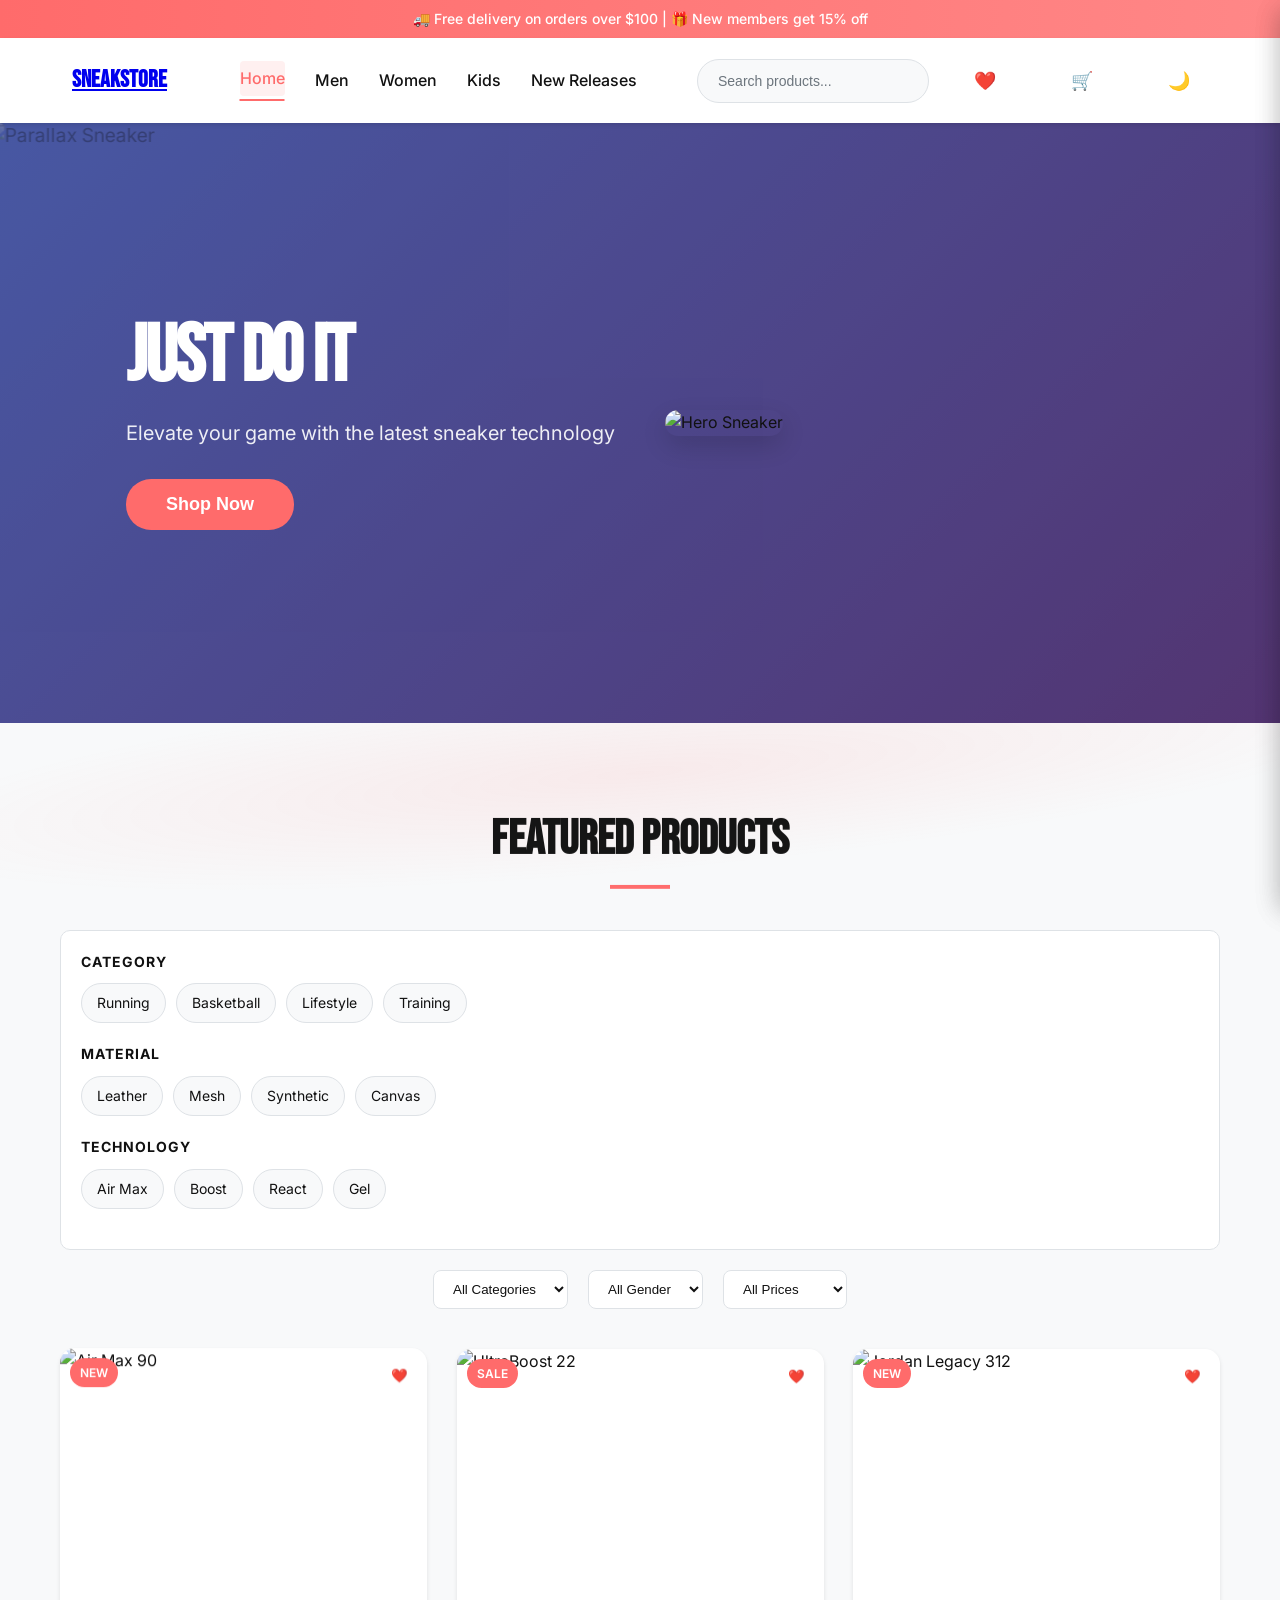
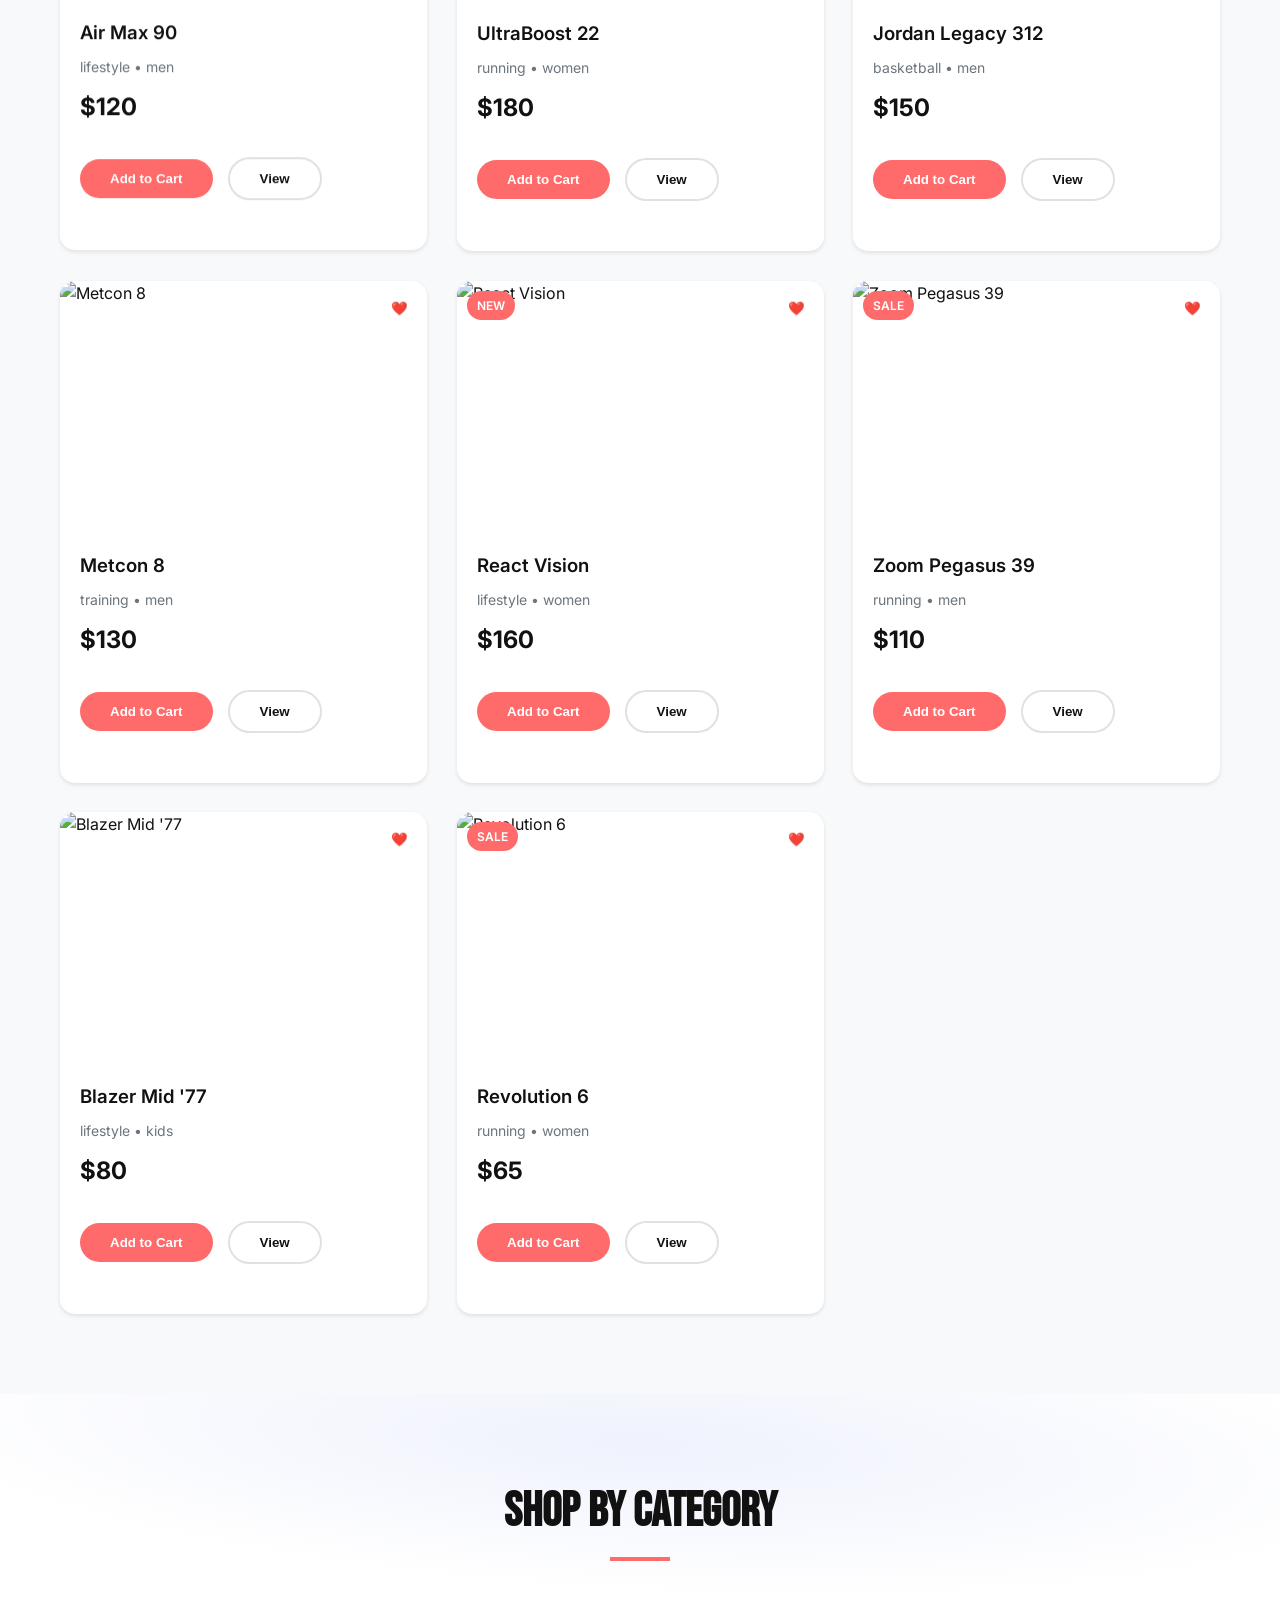
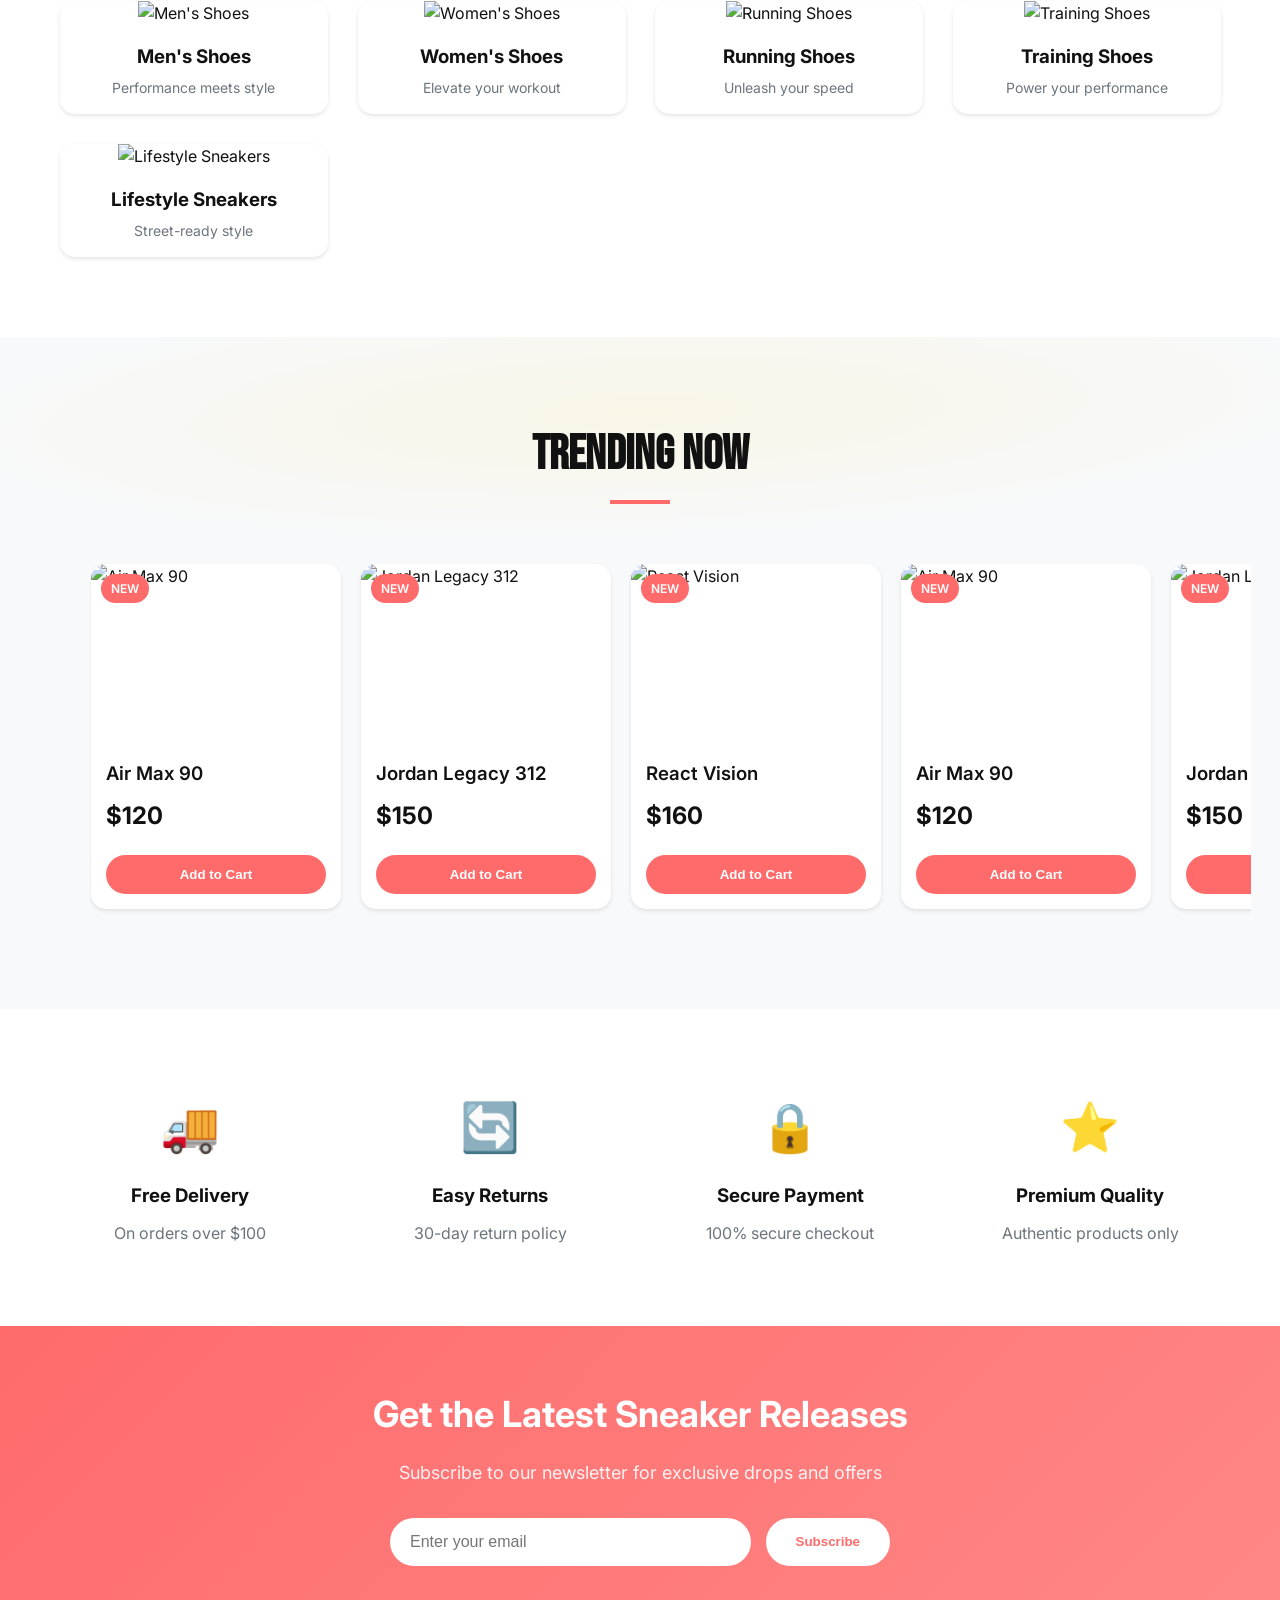
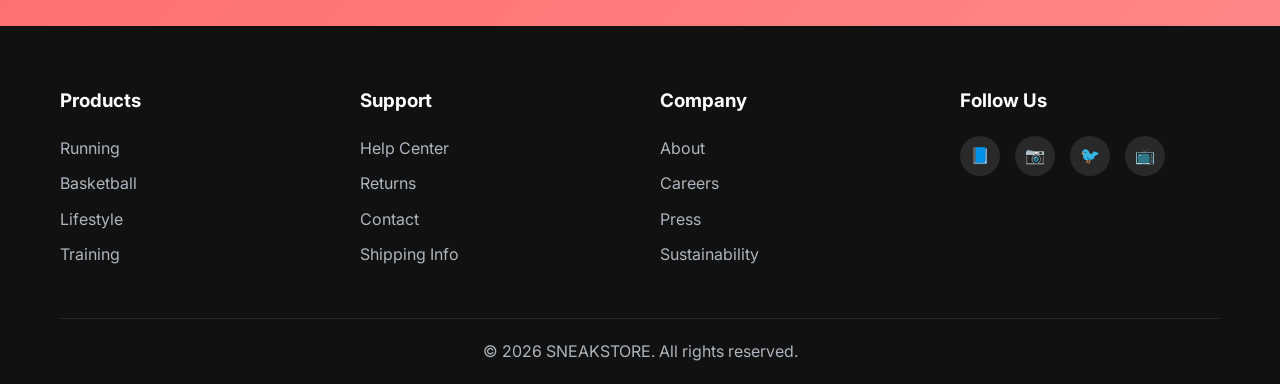
==== index.html @ 9083c1dc "Add files via upload" ====
<!DOCTYPE html>
<html lang="en">
<head>
    <meta charset="UTF-8">
    <meta name="viewport" content="width=device-width, initial-scale=1.0">
    <title>SNEAKSTORE - Premium Sneakers & Sportswear</title>
    <link rel="stylesheet" href="styles.css">
    <link rel="preconnect" href="https://fonts.googleapis.com">
    <link rel="preconnect" href="https://fonts.gstatic.com" crossorigin>
    <link href="https://fonts.googleapis.com/css2?family=Bebas+Neue&family=Inter:wght@300;400;500;600;700;800&display=swap" rel="stylesheet">
</head>
<body>
    <!-- Announcement Bar -->
    <div class="announcement-bar">
        <div class="container">
            <p>🚚 Free delivery on orders over $100 | 🎁 New members get 15% off</p>
        </div>
    </div>

    <!-- Navigation Bar -->
    <nav class="navbar">
        <div class="container">
            <div class="nav-container">
                <div class="nav-left">
                    <div class="logo">
                        <a href="#home">SNEAKSTORE</a>
                    </div>
                </div>
                <div class="nav-center">
                    <div class="nav-links">
                        <a href="#home" class="active">Home</a>
                        <a href="men.html">Men</a>
                        <a href="women.html">Women</a>
                        <a href="kids.html">Kids</a>
                        <a href="new-releases.html">New Releases</a>
                    </div>
                    <button class="mobile-menu-toggle" onclick="toggleMobileMenu()">☰</button>
                </div>
                <div class="nav-right">
                    <div class="search-container">
                        <input type="text" class="search-input" id="searchInput" placeholder="Search products...">
                    </div>
                    <button class="btn btn-icon" id="wishlistBtn" onclick="toggleWishlist()">
                        ❤️ <span class="badge" id="wishlistBadge">0</span>
                    </button>
                    <button class="btn btn-icon" id="cartBtn" onclick="toggleCart()">
                        🛒 <span class="badge" id="cartBadge">0</span>
                    </button>
                    <button class="btn btn-icon" id="themeToggle" onclick="toggleTheme()">
                        🌙
                    </button>
                </div>
            </div>
        </div>
    </nav>

    <!-- Hero Section -->
    <section class="hero" id="home">
        <!-- Parallax Background -->
        <div class="parallax-hero" id="parallaxHero">
            <img src="https://images.unsplash.com/photo-1542291026-7eec264c27ff?w=1920&h=1080&fit=crop" alt="Parallax Sneaker">
        </div>
        
        <div class="container">
            <div class="hero-content">
                <div class="hero-text">
                    <h2 class="hero-title">JUST DO IT</h2>
                    <p class="hero-subtitle">Elevate your game with the latest sneaker technology</p>
                    <button class="btn btn-primary btn-large" onclick="scrollToProducts()">Shop Now</button>
                </div>
                <div class="hero-image" id="heroImage">
                    <img src="https://images.unsplash.com/photo-1542291026-7eec264c27ff?w=800&h=600&fit=crop" alt="Hero Sneaker">
                </div>
            </div>
        </div>
    </section>

    <!-- Featured Products -->
    <section class="featured-products" id="featured">
        <div class="container">
            <h2 class="section-title">Featured Products</h2>
            
            <!-- Advanced Filters -->
            <div class="advanced-filters">
                <div class="filter-group">
                    <h4>Category</h4>
                    <div class="filter-options">
                        <div class="filter-chip" data-filter="running">Running</div>
                        <div class="filter-chip" data-filter="basketball">Basketball</div>
                        <div class="filter-chip" data-filter="lifestyle">Lifestyle</div>
                        <div class="filter-chip" data-filter="training">Training</div>
                    </div>
                </div>
                <div class="filter-group">
                    <h4>Material</h4>
                    <div class="filter-options">
                        <div class="filter-chip" data-filter="leather">Leather</div>
                        <div class="filter-chip" data-filter="mesh">Mesh</div>
                        <div class="filter-chip" data-filter="synthetic">Synthetic</div>
                        <div class="filter-chip" data-filter="canvas">Canvas</div>
                    </div>
                </div>
                <div class="filter-group">
                    <h4>Technology</h4>
                    <div class="filter-options">
                        <div class="filter-chip" data-filter="air-max">Air Max</div>
                        <div class="filter-chip" data-filter="boost">Boost</div>
                        <div class="filter-chip" data-filter="react">React</div>
                        <div class="filter-chip" data-filter="gel">Gel</div>
                    </div>
                </div>
            </div>
            
            <div class="filter-bar">
                <select id="categoryFilter" class="filter-select">
                    <option value="all">All Categories</option>
                    <option value="running">Running</option>
                    <option value="basketball">Basketball</option>
                    <option value="lifestyle">Lifestyle</option>
                    <option value="training">Training</option>
                </select>
                <select id="genderFilter" class="filter-select">
                    <option value="all">All Gender</option>
                    <option value="men">Men</option>
                    <option value="women">Women</option>
                    <option value="kids">Kids</option>
                </select>
                <select id="priceFilter" class="filter-select">
                    <option value="all">All Prices</option>
                    <option value="0-100">Under $100</option>
                    <option value="100-200">$100 - $200</option>
                    <option value="200-300">$200 - $300</option>
                    <option value="300+">Over $300</option>
                </select>
            </div>
            <div class="products-grid" id="productsGrid">
                <!-- Products will be dynamically loaded here -->
            </div>
        </div>
    </section>

    <!-- Recently Viewed -->
    <section class="recently-viewed" id="recentlyViewed" style="display: none;">
        <div class="container">
            <h2 class="section-title">Recently Viewed</h2>
            <div class="recently-viewed-grid" id="recentlyViewedGrid">
                <!-- Recently viewed products will be dynamically loaded here -->
            </div>
        </div>
    </section>

    <!-- Product Categories -->
    <section class="categories">
        <div class="container">
            <h2 class="section-title">Shop by Category</h2>
            <div class="categories-grid">
                <div class="category-card" data-category="men">
                    <img src= https://images.unsplash.com/photo-1460353581641-37baddab0fa2?w=400&h=300&fit=crop" alt="Men's Shoes">
                    <h3>Men's Shoes</h3>
                    <p>Performance meets style</p>
                </div>
                <div class="category-card" data-category="women">
                    <img src="https://images.unsplash.com/photo-1549298916-b41d501d3772?w=400&h=300&fit=crop" alt="Women's Shoes">
                    <h3>Women's Shoes</h3>
                    <p>Elevate your workout</p>
                </div>
                <div class="category-card" data-category="running">
                    <img src="https://images.unsplash.com/photo-1571019613454-1cb2f99b2d8b?w=400&h=300&fit=crop" alt="Running Shoes">
                    <h3>Running Shoes</h3>
                    <p>Unleash your speed</p>
                </div>
                <div class="category-card" data-category="training">
                    <img src="https://images.unsplash.com/photo-1595950653106-6c9ebd614d3a?w=400&h=300&fit=crop" alt="Training Shoes">
                    <h3>Training Shoes</h3>
                    <p>Power your performance</p>
                </div>
                <div class="category-card" data-category="lifestyle">
                    <img src="https://images.unsplash.com/photo-1460353581641-37baddab0fa2?w=400&h=300&fit=crop" alt="Lifestyle Sneakers">
                    <h3>Lifestyle Sneakers</h3>
                    <p>Street-ready style</p>
                </div>
            </div>
        </div>
    </section>

    <!-- Trending Sneakers -->
    <section class="trending">
        <div class="container">
            <h2 class="section-title">Trending Now</h2>
            <div class="trending-slider" id="trendingSlider">
                <!-- Trending products will be dynamically loaded -->
            </div>
        </div>
    </section>

    <!-- Benefits Section -->
    <section class="benefits">
        <div class="container">
            <div class="benefits-grid">
                <div class="benefit-card">
                    <div class="benefit-icon">🚚</div>
                    <h3>Free Delivery</h3>
                    <p>On orders over $100</p>
                </div>
                <div class="benefit-card">
                    <div class="benefit-icon">🔄</div>
                    <h3>Easy Returns</h3>
                    <p>30-day return policy</p>
                </div>
                <div class="benefit-card">
                    <div class="benefit-icon">🔒</div>
                    <h3>Secure Payment</h3>
                    <p>100% secure checkout</p>
                </div>
                <div class="benefit-card">
                    <div class="benefit-icon">⭐</div>
                    <h3>Premium Quality</h3>
                    <p>Authentic products only</p>
                </div>
            </div>
        </div>
    </section>

    <!-- Newsletter -->
    <section class="newsletter">
        <div class="container">
            <div class="newsletter-content">
                <h2>Get the Latest Sneaker Releases</h2>
                <p>Subscribe to our newsletter for exclusive drops and offers</p>
                <div class="newsletter-form">
                    <input type="email" placeholder="Enter your email" id="newsletterEmail">
                    <button class="btn btn-primary" onclick="subscribeNewsletter()">Subscribe</button>
                </div>
            </div>
        </div>
    </section>

    <!-- Footer -->
    <footer class="footer">
        <div class="container">
            <div class="footer-content">
                <div class="footer-section">
                    <h3>Products</h3>
                    <ul>
                        <li><a href="#">Running</a></li>
                        <li><a href="#">Basketball</a></li>
                        <li><a href="#">Lifestyle</a></li>
                        <li><a href="#">Training</a></li>
                    </ul>
                </div>
                <div class="footer-section">
                    <h3>Support</h3>
                    <ul>
                        <li><a href="#">Help Center</a></li>
                        <li><a href="#">Returns</a></li>
                        <li><a href="#">Contact</a></li>
                        <li><a href="#">Shipping Info</a></li>
                    </ul>
                </div>
                <div class="footer-section">
                    <h3>Company</h3>
                    <ul>
                        <li><a href="#">About</a></li>
                        <li><a href="#">Careers</a></li>
                        <li><a href="#">Press</a></li>
                        <li><a href="#">Sustainability</a></li>
                    </ul>
                </div>
                <div class="footer-section">
                    <h3>Follow Us</h3>
                    <div class="social-icons">
                        <a href="#">📘</a>
                        <a href="#">📷</a>
                        <a href="#">🐦</a>
                        <a href="#">📺</a>
                    </div>
                </div>
            </div>
            <div class="footer-bottom">
                <p>&copy; 2026 SNEAKSTORE. All rights reserved.</p>
            </div>
        </div>
    </footer>

    <!-- Cart Sidebar -->
    <div class="cart-sidebar" id="cartSidebar">
        <div class="cart-header">
            <h3>Shopping Cart</h3>
            <button class="close-btn" onclick="toggleCart()">×</button>
        </div>
        <div class="cart-items" id="cartItems">
            <!-- Cart items will be dynamically loaded -->
        </div>
        <div class="cart-footer">
            <div class="cart-total">
                <span>Total: <span id="cartTotal">$0.00</span></span>
            </div>
            <button class="btn btn-primary btn-large" onclick="checkout()">Checkout</button>
        </div>
    </div>

    <!-- Wishlist Sidebar -->
    <div class="wishlist-sidebar" id="wishlistSidebar">
        <div class="wishlist-header">
            <h3>My Wishlist</h3>
            <button class="close-btn" onclick="toggleWishlist()">×</button>
        </div>
        <div class="wishlist-items" id="wishlistItems">
            <!-- Wishlist items will be dynamically loaded -->
        </div>
    </div>

    <!-- Quick View Modal -->
    <div class="quick-view-modal" id="quickViewModal">
        <div class="quick-view-content">
            <button class="close-btn" onclick="closeQuickView()">×</button>
            <div class="quick-view-image">
                <img id="quickViewImage" src="" alt="Product">
            </div>
            <div class="quick-view-info">
                <h2 id="quickViewName"></h2>
                <div class="quick-view-rating" id="quickViewRating"></div>
                <div class="quick-view-price" id="quickViewPrice"></div>
                <div class="size-recommendation" id="sizeRecommendation">
                    <h4>Recommended Size</h4>
                    <div class="recommended-size" id="recommendedSize">10</div>
                    <div class="size-confidence">Based on your preferences</div>
                </div>
                <div class="size-selector">
                    <label>Select Size:</label>
                    <div class="size-options" id="quickViewSizeOptions">
                        <!-- Size options will be loaded dynamically -->
                    </div>
                </div>
                <div class="quantity-selector">
                    <label>Quantity:</label>
                    <div class="quantity-controls">
                        <button onclick="decreaseQuickViewQuantity()">-</button>
                        <input type="number" id="quickViewQuantity" value="1" min="1" max="10">
                        <button onclick="increaseQuickViewQuantity()">+</button>
                    </div>
                </div>
                <div class="quick-view-actions">
                    <button class="btn btn-primary btn-large" onclick="addToCartFromQuickView()">Add to Cart</button>
                    <button class="btn btn-outline" onclick="toggleQuickViewWishlist()">
                        <span id="quickViewWishlistIcon">❤️</span> Add to Wishlist
                    </button>
                </div>
                <div class="social-share">
                    <span>Share:</span>
                    <button class="share-btn" onclick="shareProduct('facebook')">📘</button>
                    <button class="share-btn" onclick="shareProduct('twitter')">🐦</button>
                    <button class="share-btn" onclick="shareProduct('pinterest')">📌</button>
                    <button class="share-btn" onclick="shareProduct('whatsapp')">💬</button>
                </div>
                <div class="video-gallery">
                    <h4>Product Videos</h4>
                    <div class="video-thumbnail" onclick="playProductVideo()">
                        <img src="https://images.unsplash.com/photo-1542291026-7eec264c27ff?w=400&h=200&fit=crop" alt="Product Video">
                        <div class="video-play-btn">▶️</div>
                    </div>
                </div>
            </div>
        </div>
    </div>

    <!-- Product Modal -->
    <div class="product-modal" id="productModal">
        <div class="modal-content">
            <button class="close-btn" onclick="closeProductModal()">×</button>
            <div class="product-detail">
                <div class="product-gallery">
                    <img id="modalMainImage" src="" alt="Product">
                    <div class="thumbnail-grid" id="thumbnailGrid">
                        <!-- Thumbnails will be loaded dynamically -->
                    </div>
                </div>
                <div class="product-info">
                    <h2 id="modalProductName"></h2>
                    <p id="modalProductCategory"></p>
                    <div class="product-rating" id="modalProductRating"></div>
                    <div class="price" id="modalProductPrice"></div>
                    <div class="size-recommendation" id="modalSizeRecommendation">
                        <h4>Recommended Size</h4>
                        <div class="recommended-size" id="modalRecommendedSize">10</div>
                        <div class="size-confidence">Based on your preferences</div>
                    </div>
                    <div class="size-selector">
                        <label>Select Size:</label>
                        <div class="size-options" id="sizeOptions">
                            <!-- Size options will be loaded dynamically -->
                        </div>
                    </div>
                    <div class="quantity-selector">
                        <label>Quantity:</label>
                        <div class="quantity-controls">
                            <button onclick="decreaseQuantity()">-</button>
                            <input type="number" id="modalQuantity" value="1" min="1" max="10">
                            <button onclick="increaseQuantity()">+</button>
                        </div>
                    </div>
                    <div class="product-actions">
                        <button class="btn btn-primary btn-large" onclick="addToCartFromModal()">Add to Cart</button>
                        <button class="btn btn-outline" onclick="toggleWishlistModal()">
                            <span id="modalWishlistIcon">❤️</span> Add to Wishlist
                        </button>
                    </div>
                    <div class="social-share">
                        <span>Share:</span>
                        <button class="share-btn" onclick="shareProduct('facebook')">📘</button>
                        <button class="share-btn" onclick="shareProduct('twitter')">🐦</button>
                        <button class="share-btn" onclick="shareProduct('pinterest')">📌</button>
                        <button class="share-btn" onclick="shareProduct('whatsapp')">💬</button>
                    </div>
                    <div class="video-gallery">
                        <h4>Product Videos</h4>
                        <div class="video-thumbnail" onclick="playProductVideo()">
                            <img src="https://images.unsplash.com/photo-1542291026-7eec264c27ff?w=400&h=200&fit=crop" alt="Product Video">
                            <div class="video-play-btn">▶️</div>
                        </div>
                    </div>
                    <div class="product-description">
                        <h4>Product Details</h4>
                        <p id="modalProductDescription"></p>
                    </div>
                    <!-- Reviews Section -->
                    <div class="reviews-section">
                        <div class="reviews-header">
                            <div class="reviews-summary">
                                <div class="average-rating" id="averageRating">4.5</div>
                                <div>
                                    <div class="stars" id="averageStars"></div>
                                    <div class="total-reviews" id="totalReviews">128 reviews</div>
                                </div>
                            </div>
                            <button class="write-review-btn" onclick="writeReview()">Write a Review</button>
                        </div>
                        <div class="reviews-list" id="reviewsList">
                            <!-- Reviews will be dynamically loaded -->
                        </div>
                    </div>
                </div>
            </div>
        </div>
    </div>

    <script src="script.js"></script>
    <script>
        // Initialize search functionality for index.html
        document.addEventListener('DOMContentLoaded', function() {
            const searchInput = document.getElementById('searchInput');
            if (searchInput) {
                searchInput.addEventListener('input', handleSearch);
            }
        });
    </script>
</body>
</html>
---- styles.css ----
/* Reset and Base Styles */
* {
    margin: 0;
    padding: 0;
    box-sizing: border-box;
}

:root {
    --primary-color: #111111;
    --secondary-color: #ffffff;
    --accent-color: #ff6b6b;
    --success-color: #51cf66;
    --warning-color: #ffd93d;
    --danger-color: #ff6b6b;
    --dark-bg: #0a0a0a;
    --light-bg: #f8f9fa;
    --text-primary: #111111;
    --text-secondary: #6c757d;
    --border-color: #dee2e6;
    --shadow-sm: 0 2px 4px rgba(0,0,0,0.1);
    --shadow-md: 0 4px 6px rgba(0,0,0,0.1);
    --shadow-lg: 0 10px 25px rgba(0,0,0,0.15);
    --transition: all 0.3s cubic-bezier(0.4, 0, 0.2, 1);
}

body {
    font-family: 'Inter', sans-serif;
    line-height: 1.6;
    color: var(--text-primary);
    background-color: var(--secondary-color);
    overflow-x: hidden;
}

body.dark-mode {
    --primary-color: #ffffff;
    --secondary-color: #111111;
    --text-primary: #ffffff;
    --text-secondary: #adb5bd;
    --border-color: #343a40;
    --light-bg: #1a1a1a;
    background-color: var(--secondary-color);
}

.container {
    max-width: 1200px;
    margin: 0 auto;
    padding: 0 20px;
}

/* Announcement Bar */
.announcement-bar {
    background: linear-gradient(90deg, var(--accent-color), #ff8787);
    color: white;
    text-align: center;
    padding: 8px 0;
    font-size: 14px;
    font-weight: 500;
}

/* Navigation */
.navbar {
    background: var(--secondary-color);
    box-shadow: var(--shadow-sm);
    position: sticky;
    top: 0;
    z-index: 1000;
    transition: var(--transition);
}

body.dark-mode .navbar {
    background: var(--dark-bg);
}

.nav-container {
    display: flex;
    justify-content: space-between;
    align-items: center;
    padding: 15px 0;
    max-width: 1200px;
    margin: 0 auto;
}

.nav-left {
    display: flex;
    align-items: center;
}

.nav-center {
    display: flex;
    align-items: center;
    flex: 1;
    justify-content: center;
}

.nav-right {
    display: flex;
    align-items: center;
    gap: 15px;
}

.logo {
    font-family: 'Bebas Neue', cursive;
    font-size: 24px;
    font-weight: 800;
    color: var(--text-primary);
    text-decoration: none;
    transition: var(--transition);
    position: relative;
    padding: 8px 12px;
    border-radius: 8px;
}

.logo:hover {
    color: var(--accent-color);
    background: rgba(255, 107, 107, 0.1);
    transform: scale(1.05);
}

.logo::before {
    content: '';
    position: absolute;
    top: 0;
    left: 0;
    width: 100%;
    height: 100%;
    background: linear-gradient(45deg, transparent, rgba(255, 107, 107, 0.1));
    border-radius: 8px;
    opacity: 0;
    transition: opacity 0.3s ease;
}

.logo:hover::before {
    opacity: 1;
}

.nav-links {
    display: flex;
    align-items: center;
    gap: 30px;
}

.nav-links a {
    text-decoration: none;
    color: var(--text-primary);
    font-weight: 500;
    transition: var(--transition);
    position: relative;
    padding: 5px 0;
    border-radius: 4px;
}

.nav-links a:hover,
.nav-links a.active {
    color: var(--accent-color);
    background: rgba(255, 107, 107, 0.1);
    transform: translateY(-2px);
}

.nav-links a::after {
    content: '';
    position: absolute;
    bottom: -5px;
    left: 50%;
    width: 0;
    height: 2px;
    background: var(--accent-color);
    transition: all 0.3s cubic-bezier(0.4, 0, 0.2, 1);
    transform: translateX(-50%);
}

.nav-links a:hover::after,
.nav-links a.active::after {
    width: 100%;
}

.nav-links a:hover::before {
    content: '';
    position: absolute;
    top: 50%;
    left: -10px;
    width: 4px;
    height: 4px;
    background: var(--accent-color);
    border-radius: 50%;
    transform: translateY(-50%) scale(0);
    transition: all 0.3s cubic-bezier(0.4, 0, 0.2, 1);
}

.nav-links a:hover::before {
    transform: translateY(-50%) scale(1);
}

.search-container {
    display: flex;
    align-items: center;
    background: var(--light-bg);
    border-radius: 25px;
    padding: 8px 15px;
    border: 1px solid var(--border-color);
    transition: var(--transition);
    position: relative;
    overflow: hidden;
}

.search-container::before {
    content: '';
    position: absolute;
    top: 0;
    left: -100%;
    width: 100%;
    height: 100%;
    background: linear-gradient(90deg, transparent, rgba(255, 107, 107, 0.1), transparent);
    transition: left 0.5s ease;
}

.search-container:hover::before {
    left: 100%;
}

.search-container:focus-within {
    border-color: var(--accent-color);
    box-shadow: 0 0 0 3px rgba(255, 107, 107, 0.1);
    transform: scale(1.02);
}

.search-input {
    border: none;
    background: none;
    outline: none;
    padding: 5px;
    width: 200px;
    color: var(--text-primary);
    font-size: 14px;
    transition: var(--transition);
}

.search-input::placeholder {
    color: var(--text-secondary);
    transition: var(--transition);
}

.search-container:hover .search-input::placeholder {
    color: var(--accent-color);
    opacity: 0.7;
}

.btn-icon {
    background: none;
    border: none;
    cursor: pointer;
    position: relative;
    font-size: 18px;
    transition: var(--transition);
    padding: 8px;
    border-radius: 50%;
    display: flex;
    align-items: center;
    justify-content: center;
    min-width: 40px;
    min-height: 40px;
    overflow: hidden;
}

.btn-icon::before {
    content: '';
    position: absolute;
    top: 50%;
    left: 50%;
    width: 0;
    height: 0;
    background: rgba(255, 107, 107, 0.2);
    border-radius: 50%;
    transform: translate(-50%, -50%);
    transition: all 0.4s cubic-bezier(0.4, 0, 0.2, 1);
}

.btn-icon:hover::before {
    width: 100%;
    height: 100%;
}

.btn-icon:hover {
    background: var(--light-bg);
    transform: translateY(-3px) scale(1.1);
    box-shadow: 0 8px 25px rgba(0, 0, 0, 0.15);
}

.btn-icon:active {
    transform: translateY(-1px) scale(1.05);
    transition: transform 0.1s ease;
}

.badge {
    position: absolute;
    top: 0;
    right: 0;
    background: var(--accent-color);
    color: white;
    border-radius: 50%;
    width: 18px;
    height: 18px;
    display: flex;
    align-items: center;
    justify-content: center;
    font-size: 11px;
    font-weight: bold;
}

.mobile-menu-toggle {
    display: none;
    background: none;
    border: none;
    font-size: 24px;
    cursor: pointer;
    color: var(--text-primary);
    padding: 8px;
    border-radius: 8px;
    transition: var(--transition);
    position: relative;
    overflow: hidden;
}

.mobile-menu-toggle::before {
    content: '';
    position: absolute;
    top: 50%;
    left: 50%;
    width: 0;
    height: 0;
    background: rgba(255, 107, 107, 0.1);
    border-radius: 50%;
    transform: translate(-50%, -50%);
    transition: all 0.3s cubic-bezier(0.4, 0, 0.2, 1);
}

.mobile-menu-toggle:hover::before {
    width: 100%;
    height: 100%;
}

.mobile-menu-toggle:hover {
    background: var(--light-bg);
    color: var(--accent-color);
    transform: scale(1.1);
}

.mobile-menu-toggle:active {
    transform: scale(0.95);
    transition: transform 0.1s ease;
}

/* Hero Section */
.hero {
    background: linear-gradient(135deg, #667eea 0%, #764ba2 100%);
    min-height: 600px;
    display: flex;
    align-items: center;
    position: relative;
    overflow: hidden;
    transform: translateZ(0);
    will-change: transform;
}

.hero::before {
    content: '';
    position: absolute;
    top: 0;
    left: 0;
    right: 0;
    bottom: 0;
    background: rgba(0, 0, 0, 0.3);
    z-index: 1;
}

.hero-content {
    display: grid;
    grid-template-columns: 1fr 1fr;
    gap: 50px;
    align-items: center;
    position: relative;
    z-index: 2;
}

.hero-text {
    color: white;
    animation: slideInLeft 1s ease-out;
}

.hero-title {
    font-family: 'Bebas Neue', cursive;
    font-size: 80px;
    font-weight: 800;
    line-height: 1;
    margin-bottom: 20px;
    text-transform: uppercase;
    letter-spacing: -2px;
}

.hero-subtitle {
    font-size: 20px;
    margin-bottom: 30px;
    opacity: 0.9;
}

.hero-image {
    position: relative;
    transform: translateZ(0);
    will-change: transform;
    backface-visibility: hidden;
    perspective: 1000px;
    transform-style: preserve-3d;
}

.hero-image img {
    width: 100%;
    height: auto;
    border-radius: 20px;
    animation: slideInRight 1s ease-out;
    box-shadow: var(--shadow-lg);
    transition: transform 0.1s ease-out;
    will-change: transform;
}

/* Parallax Effect */
.parallax-hero {
    position: fixed;
    top: 0;
    left: 0;
    width: 100%;
    height: 100vh;
    pointer-events: none;
    z-index: -1;
    opacity: 0.3;
    will-change: transform, opacity;
    transition: opacity 0.3s ease-out;
}

.parallax-hero img {
    width: 100%;
    height: 100%;
    object-fit: cover;
    transform: scale(1.2);
    will-change: transform;
}

/* Smooth scroll behavior */
html {
    scroll-behavior: smooth;
}

/* Buttons */
.btn {
    padding: 12px 30px;
    border: none;
    border-radius: 25px;
    font-weight: 600;
    cursor: pointer;
    transition: var(--transition);
    text-decoration: none;
    display: inline-block;
    text-align: center;
}

.btn-primary {
    background: var(--accent-color);
    color: white;
}

.btn-primary:hover {
    background: #ff5252;
    transform: translateY(-2px);
    box-shadow: var(--shadow-md);
}

.btn-outline {
    background: transparent;
    color: var(--text-primary);
    border: 2px solid var(--border-color);
}

.btn-outline:hover {
    background: var(--text-primary);
    color: white;
}

.btn-large {
    padding: 15px 40px;
    font-size: 18px;
}

/* Section Styles */
.section-title {
    font-family: 'Bebas Neue', cursive;
    font-size: 48px;
    text-align: center;
    margin-bottom: 50px;
    color: var(--text-primary);
    position: relative;
}

.section-title::after {
    content: '';
    position: absolute;
    bottom: -10px;
    left: 50%;
    transform: translateX(-50%);
    width: 60px;
    height: 4px;
    background: var(--accent-color);
}

/* Featured Products */
.featured-products {
    padding: 80px 0;
    background: var(--light-bg);
    position: relative;
    overflow: hidden;
}

body.dark-mode .featured-products {
    background: var(--dark-bg);
}

/* Parallax background for featured products */
.featured-products::before {
    content: '';
    position: absolute;
    top: -50px;
    left: -10%;
    width: 120%;
    height: 200px;
    background: radial-gradient(ellipse at center, rgba(255, 107, 107, 0.1) 0%, transparent 70%);
    transform: rotate(-5deg);
    z-index: 0;
}

.featured-products .container {
    position: relative;
    z-index: 1;
}

.featured-products .section-title {
    transform: translateZ(0);
    will-change: transform, opacity;
}

.featured-products .filter-bar {
    display: flex;
    justify-content: center;
    gap: 20px;
    margin-bottom: 40px;
    flex-wrap: wrap;
    transform: translateZ(0);
    will-change: transform, opacity;
}

.filter-select {
    padding: 10px 15px;
    border: 1px solid var(--border-color);
    border-radius: 8px;
    background: var(--secondary-color);
    color: var(--text-primary);
    cursor: pointer;
    transition: var(--transition);
}

.filter-select:hover {
    border-color: var(--accent-color);
}

.products-grid {
    display: grid;
    grid-template-columns: repeat(auto-fit, minmax(280px, 1fr));
    gap: 30px;
    transform: translateZ(0);
    will-change: transform;
}

/* Enhanced Product Cards */
.product-card {
    background: var(--secondary-color);
    border-radius: 15px;
    overflow: hidden;
    box-shadow: var(--shadow-sm);
    transition: var(--transition);
    position: relative;
    cursor: pointer;
    transform: translateZ(0);
    will-change: transform, box-shadow;
}

.product-card:hover {
    transform: translateY(-10px);
    box-shadow: var(--shadow-lg);
}

.product-image {
    position: relative;
    height: 250px;
    overflow: hidden;
}

.product-image img {
    width: 100%;
    height: 100%;
    object-fit: cover;
    transition: var(--transition);
}

.product-card:hover .product-image img {
    transform: scale(1.1);
}

.product-badge {
    position: absolute;
    top: 10px;
    left: 10px;
    background: var(--accent-color);
    color: white;
    padding: 5px 10px;
    border-radius: 20px;
    font-size: 12px;
    font-weight: 600;
    z-index: 2;
}

/* Enhanced Badges */
.product-badge.eco {
    background: #51cf66;
}

.product-badge.limited {
    background: #ff6b6b;
}

.product-badge.exclusive {
    background: #845ef7;
}

.product-badge.best-seller {
    background: #ffd93d;
    color: var(--text-primary);
}

.product-wishlist {
    position: absolute;
    top: 10px;
    right: 10px;
    background: rgba(255, 255, 255, 0.9);
    border: none;
    width: 35px;
    height: 35px;
    border-radius: 50%;
    display: flex;
    align-items: center;
    justify-content: center;
    cursor: pointer;
    transition: var(--transition);
    z-index: 2;
}

.product-wishlist:hover {
    background: white;
    transform: scale(1.1);
}

.product-wishlist.active {
    background: var(--accent-color);
    color: white;
}

.product-info {
    padding: 20px;
}

.product-name {
    font-weight: 600;
    margin-bottom: 8px;
    color: var(--text-primary);
}

.product-category {
    color: var(--text-secondary);
    font-size: 14px;
    margin-bottom: 10px;
}

.product-price {
    font-size: 24px;
    font-weight: 700;
    color: var(--text-primary);
    margin-bottom: 10px;
}

/* Star Ratings */
.product-rating {
    display: flex;
    align-items: center;
    gap: 5px;
    margin-bottom: 10px;
}

.stars {
    display: flex;
    gap: 2px;
}

.star {
    color: #ffd93d;
    font-size: 14px;
}

.star.empty {
    color: var(--border-color);
}

.rating-count {
    color: var(--text-secondary);
    font-size: 12px;
}

/* Quick View Button */
.quick-view-btn {
    background: var(--light-bg);
    border: 1px solid var(--border-color);
    color: var(--text-primary);
    padding: 8px 15px;
    border-radius: 8px;
    font-size: 14px;
    cursor: pointer;
    transition: var(--transition);
    margin-right: 10px;
}

.quick-view-btn:hover {
    background: var(--accent-color);
    color: white;
    border-color: var(--accent-color);
}

.product-actions {
    display: flex;
    gap: 10px;
    align-items: center;
}

/* Social Sharing */
.social-share {
    display: flex;
    gap: 8px;
    margin-top: 10px;
}

.share-btn {
    background: var(--light-bg);
    border: none;
    width: 30px;
    height: 30px;
    border-radius: 50%;
    display: flex;
    align-items: center;
    justify-content: center;
    cursor: pointer;
    transition: var(--transition);
    font-size: 14px;
}

.share-btn:hover {
    background: var(--accent-color);
    color: white;
    transform: translateY(-2px);
}

/* Quick View Modal */
.quick-view-modal {
    position: fixed;
    top: 0;
    left: 0;
    width: 100%;
    height: 100%;
    background: rgba(0, 0, 0, 0.8);
    display: none;
    align-items: center;
    justify-content: center;
    z-index: 3000;
}

.quick-view-modal.active {
    display: flex;
}

.quick-view-content {
    background: var(--secondary-color);
    border-radius: 20px;
    max-width: 900px;
    max-height: 90vh;
    overflow-y: auto;
    position: relative;
    width: 90%;
    display: grid;
    grid-template-columns: 1fr 1fr;
    gap: 40px;
    padding: 40px;
}

body.dark-mode .quick-view-content {
    background: var(--dark-bg);
}

.quick-view-image {
    position: relative;
}

.quick-view-image img {
    width: 100%;
    height: 400px;
    object-fit: cover;
    border-radius: 15px;
}

.quick-view-info h2 {
    font-size: 28px;
    margin-bottom: 10px;
    color: var(--text-primary);
}

.quick-view-rating {
    display: flex;
    align-items: center;
    gap: 10px;
    margin-bottom: 15px;
}

.quick-view-price {
    font-size: 32px;
    font-weight: 700;
    color: var(--accent-color);
    margin-bottom: 20px;
}

.quick-view-actions {
    display: flex;
    gap: 15px;
    margin-top: 20px;
}

/* Reviews Section */
.reviews-section {
    margin-top: 30px;
    padding-top: 20px;
    border-top: 1px solid var(--border-color);
}

.reviews-header {
    display: flex;
    justify-content: space-between;
    align-items: center;
    margin-bottom: 20px;
}

.reviews-summary {
    display: flex;
    align-items: center;
    gap: 15px;
}

.average-rating {
    font-size: 36px;
    font-weight: 700;
    color: var(--text-primary);
}

.total-reviews {
    color: var(--text-secondary);
}

.write-review-btn {
    background: var(--accent-color);
    color: white;
    border: none;
    padding: 10px 20px;
    border-radius: 8px;
    cursor: pointer;
    transition: var(--transition);
}

.write-review-btn:hover {
    background: #ff5252;
}

.review-item {
    background: var(--light-bg);
    padding: 20px;
    border-radius: 10px;
    margin-bottom: 15px;
}

body.dark-mode .review-item {
    background: #1a1a1a;
}

.review-header {
    display: flex;
    justify-content: space-between;
    align-items: center;
    margin-bottom: 10px;
}

.reviewer-info {
    display: flex;
    align-items: center;
    gap: 10px;
}

.reviewer-avatar {
    width: 40px;
    height: 40px;
    border-radius: 50%;
    background: var(--accent-color);
    display: flex;
    align-items: center;
    justify-content: center;
    color: white;
    font-weight: 600;
}

.reviewer-name {
    font-weight: 600;
    color: var(--text-primary);
}

.review-date {
    color: var(--text-secondary);
    font-size: 14px;
}

.review-content {
    color: var(--text-primary);
    line-height: 1.6;
}

/* Size Recommendation */
.size-recommendation {
    background: linear-gradient(135deg, #51cf66, #37b24d);
    color: white;
    padding: 15px;
    border-radius: 10px;
    margin-bottom: 20px;
    text-align: center;
}

.size-recommendation h4 {
    margin-bottom: 10px;
}

.recommended-size {
    font-size: 24px;
    font-weight: 700;
    margin-bottom: 5px;
}

.size-confidence {
    opacity: 0.9;
    font-size: 14px;
}

/* Recently Viewed */
.recently-viewed {
    padding: 60px 0;
    background: var(--light-bg);
}

body.dark-mode .recently-viewed {
    background: var(--dark-bg);
}

.recently-viewed-grid {
    display: grid;
    grid-template-columns: repeat(auto-fit, minmax(200px, 1fr));
    gap: 20px;
    margin-top: 30px;
}

.recently-viewed-card {
    background: var(--secondary-color);
    border-radius: 10px;
    overflow: hidden;
    box-shadow: var(--shadow-sm);
    transition: var(--transition);
    cursor: pointer;
}

body.dark-mode .recently-viewed-card {
    background: #1a1a1a;
}

.recently-viewed-card:hover {
    transform: translateY(-5px);
    box-shadow: var(--shadow-md);
}

.recently-viewed-image {
    height: 120px;
    overflow: hidden;
}

.recently-viewed-image img {
    width: 100%;
    height: 100%;
    object-fit: cover;
    transition: var(--transition);
}

.recently-viewed-card:hover .recently-viewed-image img {
    transform: scale(1.1);
}

.recently-viewed-info {
    padding: 15px;
}

.recently-viewed-name {
    font-weight: 600;
    margin-bottom: 5px;
    color: var(--text-primary);
    font-size: 14px;
}

.recently-viewed-price {
    color: var(--accent-color);
    font-weight: 600;
}

/* Advanced Filters */
.advanced-filters {
    background: var(--secondary-color);
    padding: 20px;
    border-radius: 10px;
    margin-bottom: 20px;
    border: 1px solid var(--border-color);
}

body.dark-mode .advanced-filters {
    background: #1a1a1a;
}

.filter-group {
    margin-bottom: 20px;
}

.filter-group h4 {
    margin-bottom: 10px;
    color: var(--text-primary);
    font-size: 14px;
    text-transform: uppercase;
    letter-spacing: 1px;
}

.filter-options {
    display: flex;
    flex-wrap: wrap;
    gap: 10px;
}

.filter-chip {
    background: var(--light-bg);
    border: 1px solid var(--border-color);
    padding: 8px 15px;
    border-radius: 20px;
    cursor: pointer;
    transition: var(--transition);
    font-size: 14px;
}

.filter-chip:hover {
    border-color: var(--accent-color);
}

.filter-chip.active {
    background: var(--accent-color);
    color: white;
    border-color: var(--accent-color);
}

/* Video Gallery */
.video-gallery {
    margin-top: 20px;
}

.video-thumbnail {
    position: relative;
    width: 100%;
    height: 200px;
    background: var(--light-bg);
    border-radius: 10px;
    overflow: hidden;
    cursor: pointer;
}

body.dark-mode .video-thumbnail {
    background: #1a1a1a;
}

.video-thumbnail img {
    width: 100%;
    height: 100%;
    object-fit: cover;
}

.video-play-btn {
    position: absolute;
    top: 50%;
    left: 50%;
    transform: translate(-50%, -50%);
    width: 60px;
    height: 60px;
    background: rgba(255, 255, 255, 0.9);
    border-radius: 50%;
    display: flex;
    align-items: center;
    justify-content: center;
    font-size: 24px;
    color: var(--accent-color);
    transition: var(--transition);
}

.video-play-btn:hover {
    background: white;
    transform: translate(-50%, -50%) scale(1.1);
}

/* Responsive Design for New Features */
@media (max-width: 768px) {
    .quick-view-content {
        grid-template-columns: 1fr;
        gap: 30px;
        padding: 20px;
    }
    
    .quick-view-image img {
        height: 250px;
    }
    
    .reviews-header {
        flex-direction: column;
        gap: 15px;
        align-items: flex-start;
    }
    
    .reviews-summary {
        flex-direction: column;
        gap: 5px;
        align-items: flex-start;
    }
    
    .product-actions {
        flex-direction: column;
        gap: 10px;
    }
    
    .quick-view-actions {
        flex-direction: column;
    }
    
    .social-share {
        justify-content: center;
    }
    
    .recently-viewed-grid {
        grid-template-columns: repeat(auto-fit, minmax(150px, 1fr));
    }
}

@media (max-width: 480px) {
    .filter-options {
        gap: 5px;
    }
    
    .filter-chip {
        padding: 6px 12px;
        font-size: 12px;
    }
    
    .quick-view-info h2 {
        font-size: 24px;
    }
    
    .quick-view-price {
        font-size: 28px;
    }
}

/* Categories */
.categories {
    padding: 80px 0;
    background: var(--secondary-color);
    position: relative;
    overflow: hidden;
}

body.dark-mode .categories {
    background: var(--dark-bg);
}

/* Parallax background for categories */
.categories::before {
    content: '';
    position: absolute;
    top: -100px;
    right: -10%;
    width: 120%;
    height: 300px;
    background: radial-gradient(ellipse at center, rgba(102, 126, 234, 0.1) 0%, transparent 70%);
    transform: rotate(3deg);
    z-index: 0;
}

.categories .container {
    position: relative;
    z-index: 1;
}

.categories .section-title {
    transform: translateZ(0);
    will-change: transform, opacity;
}

.categories-grid {
    display: grid;
    grid-template-columns: repeat(auto-fit, minmax(250px, 1fr));
    gap: 30px;
    transform: translateZ(0);
    will-change: transform;
}

.category-card {
    background: var(--secondary-color);
    border-radius: 15px;
    overflow: hidden;
    box-shadow: var(--shadow-sm);
    transition: var(--transition);
    cursor: pointer;
    text-align: center;
    transform: translateZ(0);
    will-change: transform, box-shadow;
}

body.dark-mode .category-card {
    background: #1a1a1a;
}

.category-card:hover {
    transform: translateY(-5px) scale(1.02);
    box-shadow: var(--shadow-md);
}

.category-card img {
    width: 100%;
    height: 200px;
    object-fit: cover;
    transition: var(--transition);
}

.category-card:hover img {
    transform: scale(1.1);
}

.category-card h3 {
    margin: 15px 0 5px;
    color: var(--text-primary);
}

.category-card p {
    color: var(--text-secondary);
    font-size: 14px;
    margin-bottom: 15px;
}

/* Trending */
.trending {
    padding: 80px 0;
    background: var(--light-bg);
    position: relative;
    overflow: hidden;
}

body.dark-mode .trending {
    background: var(--dark-bg);
}

/* Parallax background for trending */
.trending::before {
    content: '';
    position: absolute;
    top: -50px;
    left: -5%;
    width: 110%;
    height: 250px;
    background: radial-gradient(ellipse at center, rgba(255, 217, 61, 0.1) 0%, transparent 70%);
    transform: rotate(-2deg);
    z-index: 0;
}

.trending .container {
    position: relative;
    z-index: 1;
}

.trending .section-title {
    transform: translateZ(0);
    will-change: transform, opacity;
}

.trending-slider {
    display: flex;
    gap: 20px;
    overflow-x: auto;
    padding: 20px 0;
    scroll-behavior: smooth;
    transform: translateZ(0);
    will-change: transform;
}

.trending-slider::-webkit-scrollbar {
    height: 8px;
}

.trending-slider::-webkit-scrollbar-track {
    background: var(--border-color);
    border-radius: 4px;
}

.trending-slider::-webkit-scrollbar-thumb {
    background: var(--accent-color);
    border-radius: 4px;
}

.trending-card {
    min-width: 250px;
    background: var(--secondary-color);
    border-radius: 15px;
    overflow: hidden;
    box-shadow: var(--shadow-sm);
    transition: var(--transition);
    transform: translateZ(0);
    will-change: transform, box-shadow;
}

body.dark-mode .trending-card {
    background: #1a1a1a;
}

.trending-card:hover {
    transform: translateY(-5px) scale(1.02);
    box-shadow: var(--shadow-md);
}

.trending-card .product-image {
    position: relative;
    height: 180px;
    overflow: hidden;
}

.trending-card .product-image img {
    width: 100%;
    height: 100%;
    object-fit: cover;
    transition: var(--transition);
}

.trending-card:hover .product-image img {
    transform: scale(1.1);
}

/* Benefits */
.benefits {
    padding: 80px 0;
}

.benefits-grid {
    display: grid;
    grid-template-columns: repeat(auto-fit, minmax(200px, 1fr));
    gap: 40px;
    text-align: center;
}

.benefit-card {
    transition: var(--transition);
}

.benefit-card:hover {
    transform: translateY(-5px);
}

.benefit-icon {
    font-size: 48px;
    margin-bottom: 15px;
}

.benefit-card h3 {
    margin-bottom: 10px;
    color: var(--text-primary);
}

.benefit-card p {
    color: var(--text-secondary);
}

/* Newsletter */
.newsletter {
    background: linear-gradient(135deg, var(--accent-color), #ff8787);
    padding: 60px 0;
    text-align: center;
    color: white;
}

.newsletter h2 {
    font-size: 36px;
    margin-bottom: 15px;
}

.newsletter p {
    font-size: 18px;
    margin-bottom: 30px;
    opacity: 0.9;
}

.newsletter-form {
    display: flex;
    justify-content: center;
    gap: 15px;
    max-width: 500px;
    margin: 0 auto;
}

.newsletter-form input {
    flex: 1;
    padding: 15px 20px;
    border: none;
    border-radius: 25px;
    font-size: 16px;
}

.newsletter-form button {
    background: white;
    color: var(--accent-color);
    border: none;
    padding: 15px 30px;
    border-radius: 25px;
    font-weight: 600;
    cursor: pointer;
    transition: var(--transition);
}

.newsletter-form button:hover {
    transform: translateY(-2px);
    box-shadow: var(--shadow-md);
}

/* Footer */
.footer {
    background: var(--text-primary);
    color: white;
    padding: 60px 0 20px;
}

body.dark-mode .footer {
    background: #000000;
}

.footer-content {
    display: grid;
    grid-template-columns: repeat(auto-fit, minmax(200px, 1fr));
    gap: 40px;
    margin-bottom: 40px;
}

.footer-section h3 {
    margin-bottom: 20px;
    color: white;
}

.footer-section ul {
    list-style: none;
}

.footer-section ul li {
    margin-bottom: 10px;
}

.footer-section ul li a {
    color: #adb5bd;
    text-decoration: none;
    transition: var(--transition);
}

.footer-section ul li a:hover {
    color: white;
}

.social-icons {
    display: flex;
    gap: 15px;
}

.social-icons a {
    display: flex;
    align-items: center;
    justify-content: center;
    width: 40px;
    height: 40px;
    background: rgba(255, 255, 255, 0.1);
    border-radius: 50%;
    color: white;
    text-decoration: none;
    transition: var(--transition);
}

.social-icons a:hover {
    background: var(--accent-color);
    transform: translateY(-2px);
}

.footer-bottom {
    text-align: center;
    padding-top: 20px;
    border-top: 1px solid rgba(255, 255, 255, 0.1);
    color: #adb5bd;
}

/* Cart Sidebar */
.cart-sidebar,
.wishlist-sidebar {
    position: fixed;
    top: 0;
    right: -400px;
    width: 400px;
    height: 100vh;
    background: var(--secondary-color);
    box-shadow: var(--shadow-lg);
    transition: right 0.3s ease;
    z-index: 2000;
    display: flex;
    flex-direction: column;
}

body.dark-mode .cart-sidebar,
body.dark-mode .wishlist-sidebar {
    background: var(--dark-bg);
}

.cart-sidebar.active,
.wishlist-sidebar.active {
    right: 0;
}

.cart-header,
.wishlist-header {
    display: flex;
    justify-content: space-between;
    align-items: center;
    padding: 20px;
    border-bottom: 1px solid var(--border-color);
}

.cart-header h3,
.wishlist-header h3 {
    font-size: 24px;
    color: var(--text-primary);
}

.close-btn {
    background: none;
    border: none;
    font-size: 24px;
    cursor: pointer;
    color: var(--text-primary);
    transition: var(--transition);
}

.close-btn:hover {
    color: var(--accent-color);
}

.cart-items,
.wishlist-items {
    flex: 1;
    overflow-y: auto;
    padding: 20px;
}

.cart-item,
.wishlist-item {
    display: flex;
    gap: 15px;
    margin-bottom: 20px;
    padding: 15px;
    background: var(--light-bg);
    border-radius: 10px;
}

body.dark-mode .cart-item,
body.dark-mode .wishlist-item {
    background: #1a1a1a;
}

.cart-item-image,
.wishlist-item-image {
    width: 80px;
    height: 80px;
    object-fit: cover;
    border-radius: 8px;
}

.cart-item-info,
.wishlist-item-info {
    flex: 1;
}

.cart-item-name,
.wishlist-item-name {
    font-weight: 600;
    margin-bottom: 5px;
    color: var(--text-primary);
}

.cart-item-price,
.wishlist-item-price {
    color: var(--accent-color);
    font-weight: 600;
}

.cart-item-quantity {
    display: flex;
    align-items: center;
    gap: 10px;
    margin-top: 10px;
}

.quantity-btn {
    background: var(--border-color);
    border: none;
    width: 25px;
    height: 25px;
    border-radius: 50%;
    cursor: pointer;
    transition: var(--transition);
}

.quantity-btn:hover {
    background: var(--accent-color);
    color: white;
}

.cart-footer {
    padding: 20px;
    border-top: 1px solid var(--border-color);
}

.cart-total {
    display: flex;
    justify-content: space-between;
    font-size: 20px;
    font-weight: 700;
    margin-bottom: 20px;
    color: var(--text-primary);
}

/* Product Modal */
.product-modal {
    position: fixed;
    top: 0;
    left: 0;
    width: 100%;
    height: 100%;
    background: rgba(0, 0, 0, 0.8);
    display: none;
    align-items: center;
    justify-content: center;
    z-index: 3000;
}

.product-modal.active {
    display: flex;
}

.modal-content {
    background: var(--secondary-color);
    border-radius: 20px;
    max-width: 900px;
    max-height: 90vh;
    overflow-y: auto;
    position: relative;
    width: 90%;
}

body.dark-mode .modal-content {
    background: var(--dark-bg);
}

.product-detail {
    display: grid;
    grid-template-columns: 1fr 1fr;
    gap: 40px;
    padding: 40px;
}

.product-gallery {
    position: relative;
}

.product-gallery img {
    width: 100%;
    height: 400px;
    object-fit: cover;
    border-radius: 15px;
    margin-bottom: 20px;
}

.thumbnail-grid {
    display: grid;
    grid-template-columns: repeat(4, 1fr);
    gap: 10px;
}

.thumbnail {
    width: 100%;
    height: 80px;
    object-fit: cover;
    border-radius: 8px;
    cursor: pointer;
    transition: var(--transition);
    border: 2px solid transparent;
}

.thumbnail:hover,
.thumbnail.active {
    border-color: var(--accent-color);
}

.product-info h2 {
    font-size: 32px;
    margin-bottom: 10px;
    color: var(--text-primary);
}

.product-info .price {
    font-size: 36px;
    font-weight: 700;
    color: var(--accent-color);
    margin: 20px 0;
}

.size-selector,
.quantity-selector {
    margin: 20px 0;
}

.size-selector label,
.quantity-selector label {
    display: block;
    margin-bottom: 10px;
    font-weight: 600;
    color: var(--text-primary);
}

.size-options {
    display: flex;
    gap: 10px;
    flex-wrap: wrap;
}

.size-option {
    background: var(--light-bg);
    border: 1px solid var(--border-color);
    padding: 10px 15px;
    border-radius: 8px;
    cursor: pointer;
    transition: var(--transition);
}

.size-option:hover,
.size-option.selected {
    background: var(--accent-color);
    color: white;
    border-color: var(--accent-color);
}

.quantity-controls {
    display: flex;
    align-items: center;
    gap: 15px;
}

.quantity-controls button {
    background: var(--light-bg);
    border: 1px solid var(--border-color);
    width: 40px;
    height: 40px;
    border-radius: 50%;
    cursor: pointer;
    transition: var(--transition);
}

.quantity-controls button:hover {
    background: var(--accent-color);
    color: white;
    border-color: var(--accent-color);
}

.quantity-controls input {
    width: 60px;
    text-align: center;
    padding: 10px;
    border: 1px solid var(--border-color);
    border-radius: 8px;
    background: var(--light-bg);
    color: var(--text-primary);
}

.product-actions {
    display: flex;
    gap: 15px;
    margin: 30px 0;
}

.product-description {
    margin-top: 30px;
}

.product-description h4 {
    margin-bottom: 15px;
    color: var(--text-primary);
}

.product-description p {
    color: var(--text-secondary);
    line-height: 1.8;
}

/* Responsive Design - Mobile First Approach */

/* Extra Small Devices (Phones) */
@media (max-width: 480px) {
    .container {
        padding: 0 15px;
    }
    
    /* Navigation */
    .nav-container {
        flex-direction: column;
        padding: 10px 0;
    }
    
    .nav-left {
        order: 2;
        width: 100%;
        justify-content: center;
        margin-top: 10px;
    }
    
    .nav-center {
        order: 1;
        width: 100%;
        justify-content: center;
        margin-bottom: 10px;
    }
    
    .nav-right {
        order: 3;
        width: 100%;
        justify-content: center;
        margin-top: 10px;
    }
    
    .nav-links {
        display: none;
        position: absolute;
        top: 100%;
        left: 0;
        width: 100%;
        background: var(--secondary-color);
        flex-direction: column;
        padding: 20px;
        box-shadow: var(--shadow-lg);
        z-index: 1000;
    }
    
    .nav-links.active {
        display: flex;
    }
    
    .mobile-menu-toggle {
        display: block;
        background: none;
        border: none;
        font-size: 24px;
        cursor: pointer;
        color: var(--text-primary);
    }
    
    /* Hero Section */
    .hero {
        min-height: 500px;
        padding: 20px 0;
    }
    
    .hero-content {
        grid-template-columns: 1fr;
        gap: 30px;
        text-align: center;
    }
    
    .hero-title {
        font-size: 48px;
        margin-bottom: 15px;
    }
    
    .hero-subtitle {
        font-size: 16px;
        margin-bottom: 25px;
    }
    
    .hero-image {
        order: -1;
        margin-bottom: 20px;
    }
    
    /* Product Cards */
    .products-grid {
        grid-template-columns: 1fr;
        gap: 20px;
    }
    
    .product-card {
        border-radius: 12px;
    }
    
    .product-image {
        height: 200px;
    }
    
    .product-info {
        padding: 15px;
    }
    
    .product-name {
        font-size: 16px;
        margin-bottom: 5px;
    }
    
    .product-category {
        font-size: 12px;
        margin-bottom: 8px;
    }
    
    .product-price {
        font-size: 20px;
        margin-bottom: 8px;
    }
    
    .product-actions {
        flex-direction: column;
        gap: 8px;
    }
    
    .quick-view-btn {
        margin-right: 0;
        margin-bottom: 8px;
    }
    
    /* Advanced Filters */
    .advanced-filters {
        padding: 15px;
        margin-bottom: 15px;
    }
    
    .filter-group {
        margin-bottom: 15px;
    }
    
    .filter-group h4 {
        font-size: 12px;
        margin-bottom: 8px;
    }
    
    .filter-options {
        gap: 5px;
    }
    
    .filter-chip {
        padding: 6px 12px;
        font-size: 12px;
    }
    
    /* Categories */
    .categories-grid {
        grid-template-columns: 1fr;
        gap: 15px;
    }
    
    .category-card {
        border-radius: 12px;
    }
    
    .category-card img {
        height: 150px;
    }
    
    /* Trending */
    .trending-slider {
        gap: 10px;
        padding: 10px 0;
    }
    
    .trending-card {
        min-width: 200px;
        border-radius: 12px;
    }
    
    .trending-card .product-image {
        height: 140px;
    }
    
    /* Benefits */
    .benefits-grid {
        grid-template-columns: 1fr;
        gap: 20px;
    }
    
    /* Newsletter */
    .newsletter-content {
        flex-direction: column;
        gap: 20px;
    }
    
    .newsletter-form {
        flex-direction: column;
        gap: 15px;
    }
    
    .newsletter-form input {
        width: 100%;
        border-radius: 8px;
    }
    
    .newsletter-form button {
        width: 100%;
        border-radius: 8px;
    }
    
    /* Footer */
    .footer-content {
        grid-template-columns: 1fr;
        gap: 30px;
    }
    
    .footer-section h3 {
        font-size: 18px;
        margin-bottom: 15px;
    }
    
    .footer-section ul {
        gap: 8px;
    }
    
    .footer-section ul li {
        font-size: 14px;
    }
    
    /* Modals */
    .modal-content {
        width: 95%;
        max-height: 90vh;
        padding: 20px;
        margin: 20px auto;
    }
    
    .product-detail {
        grid-template-columns: 1fr;
        gap: 20px;
    }
    
    .product-gallery img {
        height: 250px;
    }
    
    .thumbnail-grid {
        grid-template-columns: repeat(4, 1fr);
        gap: 8px;
    }
    
    .thumbnail {
        height: 60px;
    }
    
    /* Quick View Modal */
    .quick-view-content {
        grid-template-columns: 1fr;
        gap: 20px;
        padding: 20px;
    }
    
    .quick-view-image img {
        height: 200px;
    }
    
    .quick-view-info h2 {
        font-size: 20px;
        margin-bottom: 8px;
    }
    
    .quick-view-price {
        font-size: 24px;
        margin-bottom: 15px;
    }
    
    .quick-view-actions {
        flex-direction: column;
        gap: 10px;
    }
    
    /* Cart Sidebar */
    .cart-sidebar {
        width: 100%;
        right: -100%;
    }
    
    .cart-sidebar.active {
        right: 0;
    }
    
    .cart-header {
        padding: 15px;
    }
    
    .cart-items {
        padding: 0 15px;
    }
    
    .cart-item {
        padding: 15px 0;
    }
    
    .cart-item img {
        width: 60px;
        height: 60px;
    }
    
    .cart-item-info h4 {
        font-size: 14px;
    }
    
    .cart-item-price {
        font-size: 14px;
    }
    
    /* Wishlist Sidebar */
    .wishlist-sidebar {
        width: 100%;
        right: -100%;
    }
    
    .wishlist-sidebar.active {
        right: 0;
    }
    
    .wishlist-header {
        padding: 15px;
    }
    
    .wishlist-items {
        padding: 0 15px;
    }
    
    .wishlist-item {
        padding: 15px 0;
    }
    
    .wishlist-item img {
        width: 60px;
        height: 60px;
    }
    
    .wishlist-item-info h4 {
        font-size: 14px;
    }
    
    /* Recently Viewed */
    .recently-viewed-grid {
        grid-template-columns: repeat(2, 1fr);
        gap: 15px;
    }
    
    .recently-viewed-card {
        border-radius: 10px;
    }
    
    .recently-viewed-image {
        height: 100px;
    }
    
    .recently-viewed-info {
        padding: 10px;
    }
    
    .recently-viewed-name {
        font-size: 12px;
    }
    
    .recently-viewed-price {
        font-size: 14px;
    }
    
    /* Reviews */
    .reviews-section {
        margin-top: 20px;
        padding-top: 15px;
    }
    
    .reviews-header {
        flex-direction: column;
        gap: 15px;
        align-items: flex-start;
    }
    
    .reviews-summary {
        flex-direction: column;
        gap: 5px;
        align-items: flex-start;
    }
    
    .average-rating {
        font-size: 28px;
    }
    
    .review-item {
        padding: 15px;
        margin-bottom: 10px;
    }
    
    .reviewer-avatar {
        width: 30px;
        height: 30px;
        font-size: 12px;
    }
    
    .reviewer-name {
        font-size: 14px;
    }
    
    .review-date {
        font-size: 12px;
    }
    
    .review-content {
        font-size: 14px;
    }
    
    /* Size Recommendation */
    .size-recommendation {
        padding: 12px;
        margin-bottom: 15px;
    }
    
    .recommended-size {
        font-size: 20px;
    }
    
    .size-confidence {
        font-size: 12px;
    }
    
    /* Social Sharing */
    .social-share {
        justify-content: center;
        gap: 6px;
    }
    
    .share-btn {
        width: 25px;
        height: 25px;
        font-size: 12px;
    }
    
    /* Video Gallery */
    .video-thumbnail {
        height: 150px;
        border-radius: 8px;
    }
    
    .video-play-btn {
        width: 40px;
        height: 40px;
        font-size: 18px;
    }
    
    /* Search */
    .search-container {
        width: 100%;
        max-width: none;
        margin: 0 15px;
    }
    
    .search-input {
        padding: 10px 15px;
        font-size: 14px;
    }
    
    /* Buttons */
    .btn {
        padding: 10px 20px;
        font-size: 14px;
    }
    
    .btn-large {
        padding: 12px 24px;
        font-size: 16px;
    }
    
    /* Section Titles */
    .section-title {
        font-size: 32px;
        margin-bottom: 30px;
    }
}

/* No Results Message */
.no-results {
    grid-column: 1 / -1;
    text-align: center;
    padding: 60px 20px;
    background: var(--light-bg);
    border-radius: 12px;
    border: 2px dashed var(--border-color);
}

.no-results-icon {
    font-size: 48px;
    margin-bottom: 20px;
    opacity: 0.5;
}

.no-results h3 {
    color: var(--text-primary);
    margin-bottom: 10px;
    font-size: 24px;
}

.no-results p {
    color: var(--text-secondary);
    font-size: 16px;
    max-width: 400px;
    margin: 0 auto;
}

/* Toast Notification */
.toast {
    position: fixed;
    bottom: 20px;
    right: 20px;
    background: var(--success-color);
    color: white;
    padding: 15px 20px;
    border-radius: 8px;
    box-shadow: var(--shadow-lg);
    transform: translateY(100px);
    opacity: 0;
    transition: var(--transition);
    z-index: 4000;
}

.toast.show {
    transform: translateY(0);
    opacity: 1;
}

.toast.error {
    background: var(--danger-color);
}

.toast.warning {
    background: var(--warning-color);
    color: var(--text-primary);
}

/* Scroll to Top Button */
.scroll-top {
    position: fixed;
    bottom: 20px;
    right: 20px;
    background: var(--accent-color);
    color: white;
    width: 50px;
    height: 50px;
    border-radius: 50%;
    display: flex;
    align-items: center;
    justify-content: center;
    cursor: pointer;
    opacity: 0;
    visibility: hidden;
    transition: var(--transition);
    z-index: 1000;
}

.scroll-top.visible {
    opacity: 1;
    visibility: visible;
}

.scroll-top:hover {
    background: #ff5252;
    transform: translateY(-5px);
}

/* Breadcrumb */
.breadcrumb {
    background: var(--light-bg);
    padding: 15px 0;
    border-bottom: 1px solid var(--border-color);
}

body.dark-mode .breadcrumb {
    background: var(--dark-bg);
}

.breadcrumb .container {
    display: flex;
    align-items: center;
    gap: 10px;
    color: var(--text-secondary);
    font-size: 14px;
}

.breadcrumb a {
    color: var(--text-secondary);
    text-decoration: none;
    transition: var(--transition);
}

.breadcrumb a:hover {
    color: var(--accent-color);
}

/* Page Header */
.page-header {
    background: linear-gradient(135deg, var(--primary-color), var(--text-primary));
    color: white;
    padding: 80px 0;
    text-align: center;
    position: relative;
    overflow: hidden;
}

body.dark-mode .page-header {
    background: linear-gradient(135deg, #1a1a1a, #2a2a2a);
}

/* Dynamic Background Slideshow */
.page-header::before {
    content: '';
    position: absolute;
    top: 0;
    left: 0;
    width: 100%;
    height: 100%;
    background-size: cover;
    background-position: center;
    background-repeat: no-repeat;
    z-index: 0;
    opacity: 0.3;
    transition: opacity 1s ease-in-out;
}

.page-header::after {
    content: '';
    position: absolute;
    top: 0;
    left: 0;
    width: 100%;
    height: 100%;
    background: linear-gradient(135deg, rgba(0,0,0,0.7), rgba(0,0,0,0.5));
    z-index: 1;
}

.page-header > .container {
    position: relative;
    z-index: 2;
}

.page-header h1 {
    font-family: 'Bebas Neue', cursive;
    font-size: 64px;
    margin-bottom: 20px;
    animation: fadeInUp 1s ease-out;
}

.page-header p {
    font-size: 20px;
    max-width: 600px;
    margin: 0 auto;
    opacity: 0.9;
    animation: fadeInUp 1s ease-out 0.2s both;
}

/* Fade in up animation */
@keyframes fadeInUp {
    from {
        opacity: 0;
        transform: translateY(30px);
    }
    to {
        opacity: 1;
        transform: translateY(0);
    }
}

/* Filter Section */
.filter-section {
    padding: 40px 0;
    background: var(--secondary-color);
    border-bottom: 1px solid var(--border-color);
}

body.dark-mode .filter-section {
    background: var(--dark-bg);
}

/* Products Section */
.products-section {
    padding: 60px 0;
    background: var(--light-bg);
}

body.dark-mode .products-section {
    background: var(--dark-bg);
}

.load-more-container {
    text-align: center;
    margin-top: 40px;
}

/* Category Highlights */
.category-highlights {
    padding: 80px 0;
    background: var(--secondary-color);
}

body.dark-mode .category-highlights {
    background: var(--dark-bg);
}

.highlights-grid {
    display: grid;
    grid-template-columns: repeat(auto-fit, minmax(280px, 1fr));
    gap: 30px;
    margin-top: 50px;
}

.highlight-card {
    background: var(--light-bg);
    border-radius: 15px;
    overflow: hidden;
    box-shadow: var(--shadow-sm);
    transition: var(--transition);
    text-align: center;
}

body.dark-mode .highlight-card {
    background: #1a1a1a;
}

.highlight-card:hover {
    transform: translateY(-5px);
    box-shadow: var(--shadow-md);
}

.highlight-card img {
    width: 100%;
    height: 200px;
    object-fit: cover;
}

.highlight-card h3 {
    margin: 20px 0 10px;
    color: var(--text-primary);
}

.highlight-card p {
    color: var(--text-secondary);
    margin-bottom: 20px;
    padding: 0 20px;
}

.highlight-card .btn {
    margin: 0 20px 20px;
}

/* Size Guide */
.size-guide {
    padding: 80px 0;
    background: var(--light-bg);
}

body.dark-mode .size-guide {
    background: var(--dark-bg);
}

.size-guide-content {
    display: grid;
    grid-template-columns: repeat(auto-fit, minmax(400px, 1fr));
    gap: 40px;
    margin-top: 50px;
}

.size-table {
    background: var(--secondary-color);
    padding: 30px;
    border-radius: 15px;
    box-shadow: var(--shadow-sm);
}

body.dark-mode .size-table {
    background: #1a1a1a;
}

.size-table h3 {
    margin-bottom: 20px;
    color: var(--text-primary);
}

.size-table table {
    width: 100%;
    border-collapse: collapse;
}

.size-table th,
.size-table td {
    padding: 12px;
    text-align: center;
    border-bottom: 1px solid var(--border-color);
}

.size-table th {
    background: var(--light-bg);
    font-weight: 600;
    color: var(--text-primary);
}

body.dark-mode .size-table th {
    background: #2a2a2a;
}

.size-table td {
    color: var(--text-secondary);
}

/* Countdown Section */
.countdown-section {
    background: linear-gradient(135deg, var(--accent-color), #ff8787);
    padding: 60px 0;
    text-align: center;
    color: white;
}

.countdown-content h2 {
    font-size: 36px;
    margin-bottom: 30px;
}

.countdown-timer {
    display: flex;
    justify-content: center;
    gap: 30px;
    margin-bottom: 30px;
}

.countdown-item {
    text-align: center;
}

.countdown-value {
    display: block;
    font-size: 48px;
    font-weight: 700;
    line-height: 1;
    margin-bottom: 10px;
    background: rgba(255, 255, 255, 0.2);
    border-radius: 10px;
    padding: 20px;
    min-width: 80px;
}

.countdown-label {
    font-size: 14px;
    text-transform: uppercase;
    letter-spacing: 1px;
}

/* Coming Soon Section */
.coming-soon {
    padding: 80px 0;
    background: var(--secondary-color);
}

body.dark-mode .coming-soon {
    background: var(--dark-bg);
}

.coming-soon-grid {
    display: grid;
    grid-template-columns: repeat(auto-fit, minmax(300px, 1fr));
    gap: 30px;
    margin-top: 50px;
}

.coming-soon-card {
    background: var(--light-bg);
    border-radius: 15px;
    overflow: hidden;
    box-shadow: var(--shadow-sm);
    transition: var(--transition);
}

body.dark-mode .coming-soon-card {
    background: #1a1a1a;
}

.coming-soon-card:hover {
    transform: translateY(-5px);
    box-shadow: var(--shadow-md);
}

.coming-soon-image {
    position: relative;
    height: 200px;
    overflow: hidden;
}

.coming-soon-image img {
    width: 100%;
    height: 100%;
    object-fit: cover;
}

.coming-soon-overlay {
    position: absolute;
    top: 0;
    left: 0;
    right: 0;
    bottom: 0;
    background: rgba(0, 0, 0, 0.7);
    display: flex;
    align-items: center;
    justify-content: center;
}

.coming-soon-badge {
    background: var(--accent-color);
    color: white;
    padding: 10px 20px;
    border-radius: 25px;
    font-weight: 600;
    font-size: 14px;
}

.coming-soon-info {
    padding: 20px;
    text-align: center;
}

.coming-soon-info h3 {
    margin-bottom: 10px;
    color: var(--text-primary);
}

.coming-soon-info p {
    color: var(--text-secondary);
    margin-bottom: 15px;
}

.release-date {
    color: var(--accent-color);
    font-weight: 600;
    margin-bottom: 15px;
}

/* Responsive Design for New Components */
@media (max-width: 768px) {
    .page-header h1 {
        font-size: 48px;
    }
    
    .page-header p {
        font-size: 16px;
    }
    
    .countdown-timer {
        gap: 15px;
    }
    
    .countdown-value {
        font-size: 32px;
        padding: 15px;
        min-width: 60px;
    }
    
    .size-guide-content {
        grid-template-columns: 1fr;
    }
    
    .highlight-card img,
    .coming-soon-image {
        height: 150px;
    }
    
    .filter-bar {
        flex-direction: column;
        align-items: stretch;
    }
    
    .filter-select {
        width: 100%;
    }
}

@media (max-width: 480px) {
    .page-header h1 {
        font-size: 36px;
    }
    
    .countdown-timer {
        flex-wrap: wrap;
        gap: 10px;
    }
    
    .countdown-item {
        flex: 1;
        min-width: 80px;
    }
    
    .countdown-value {
        font-size: 24px;
        padding: 10px;
    }
    
    .size-table {
        padding: 20px;
    }
    
    .size-table th,
    .size-table td {
        padding: 8px;
        font-size: 14px;
    }
}
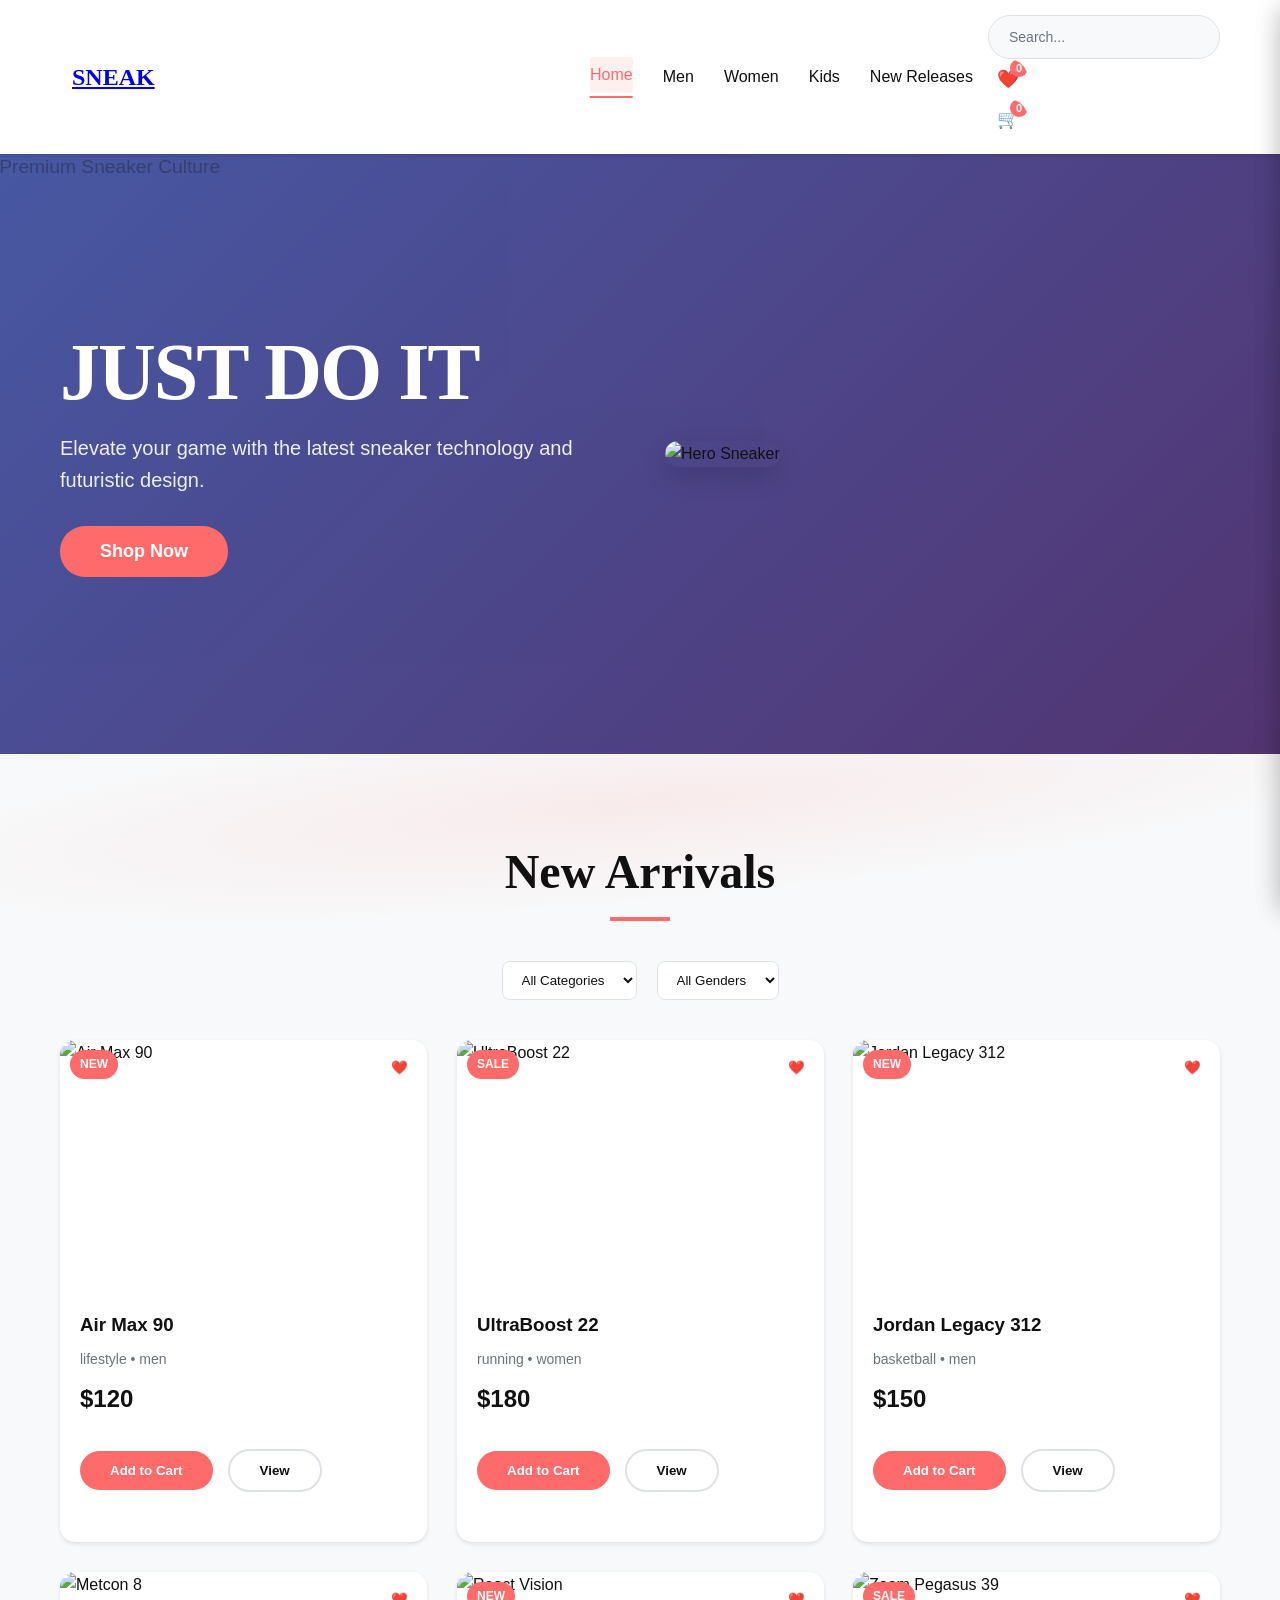
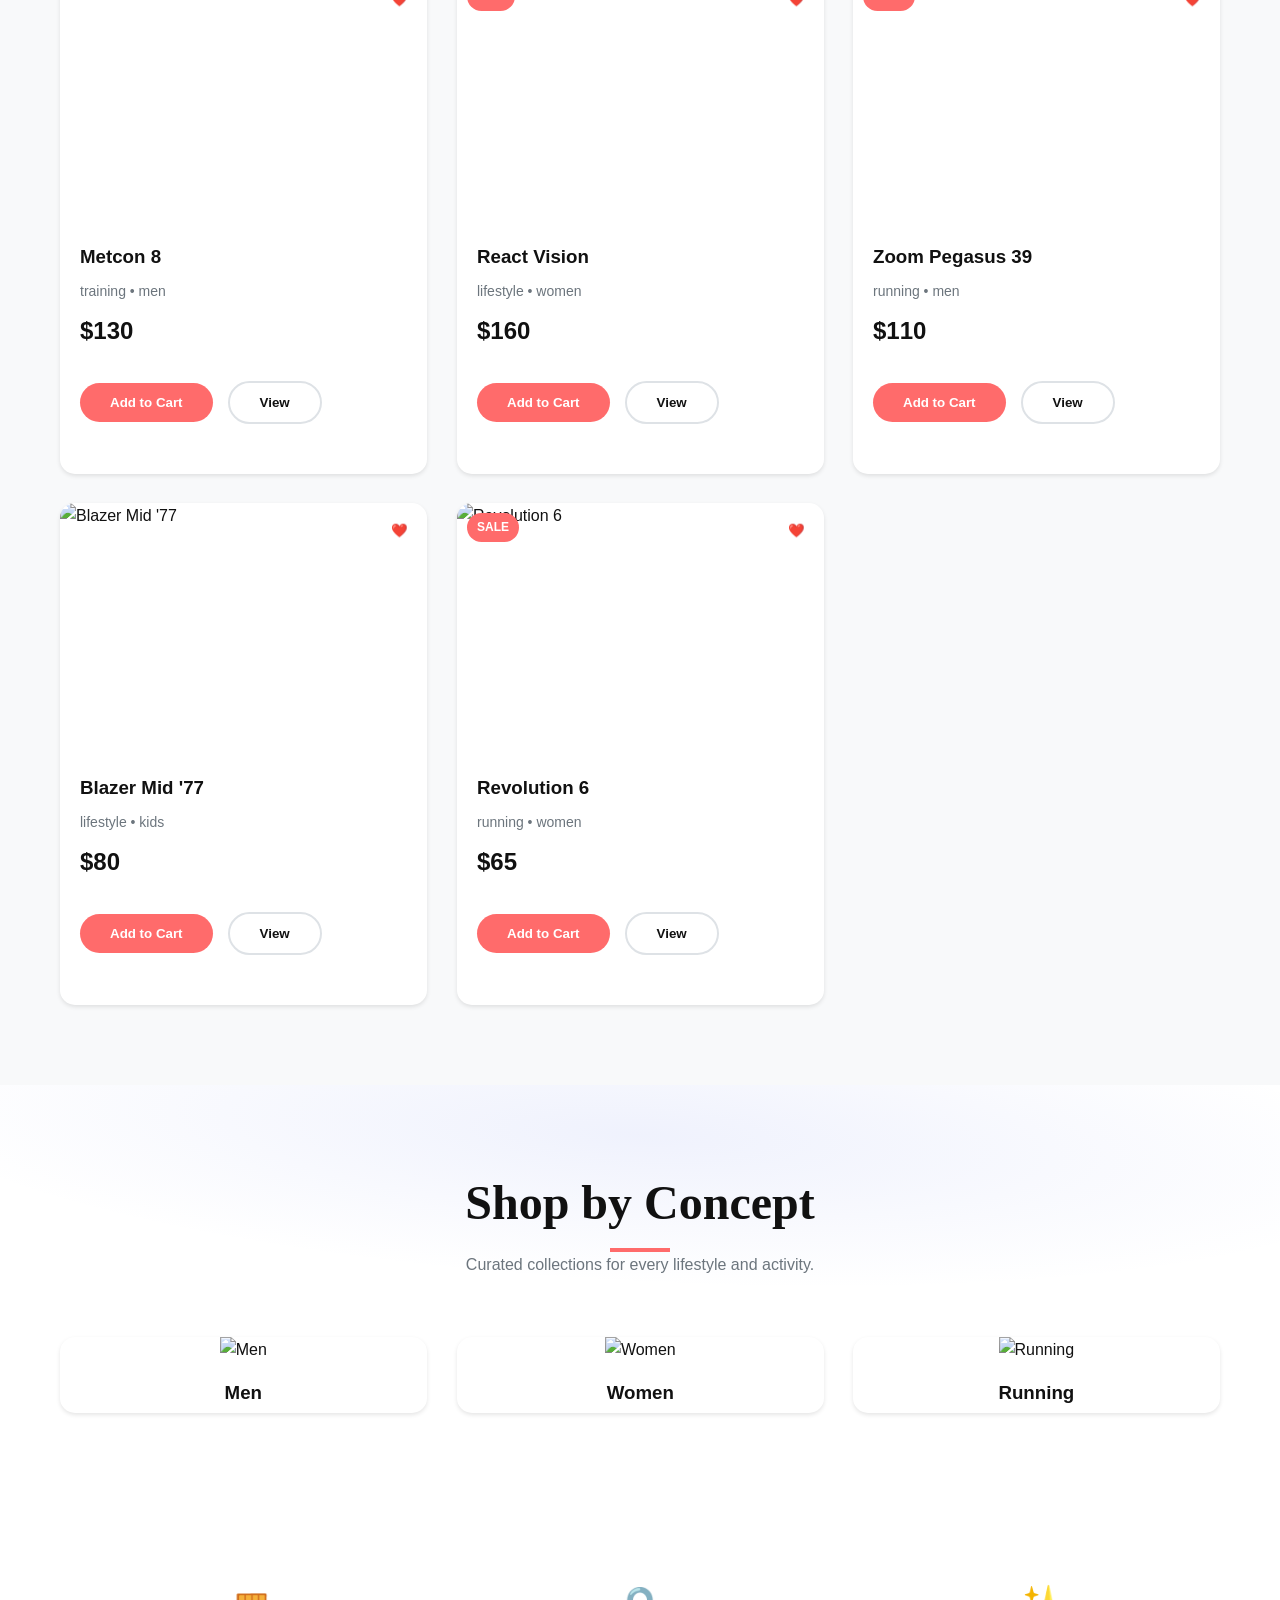
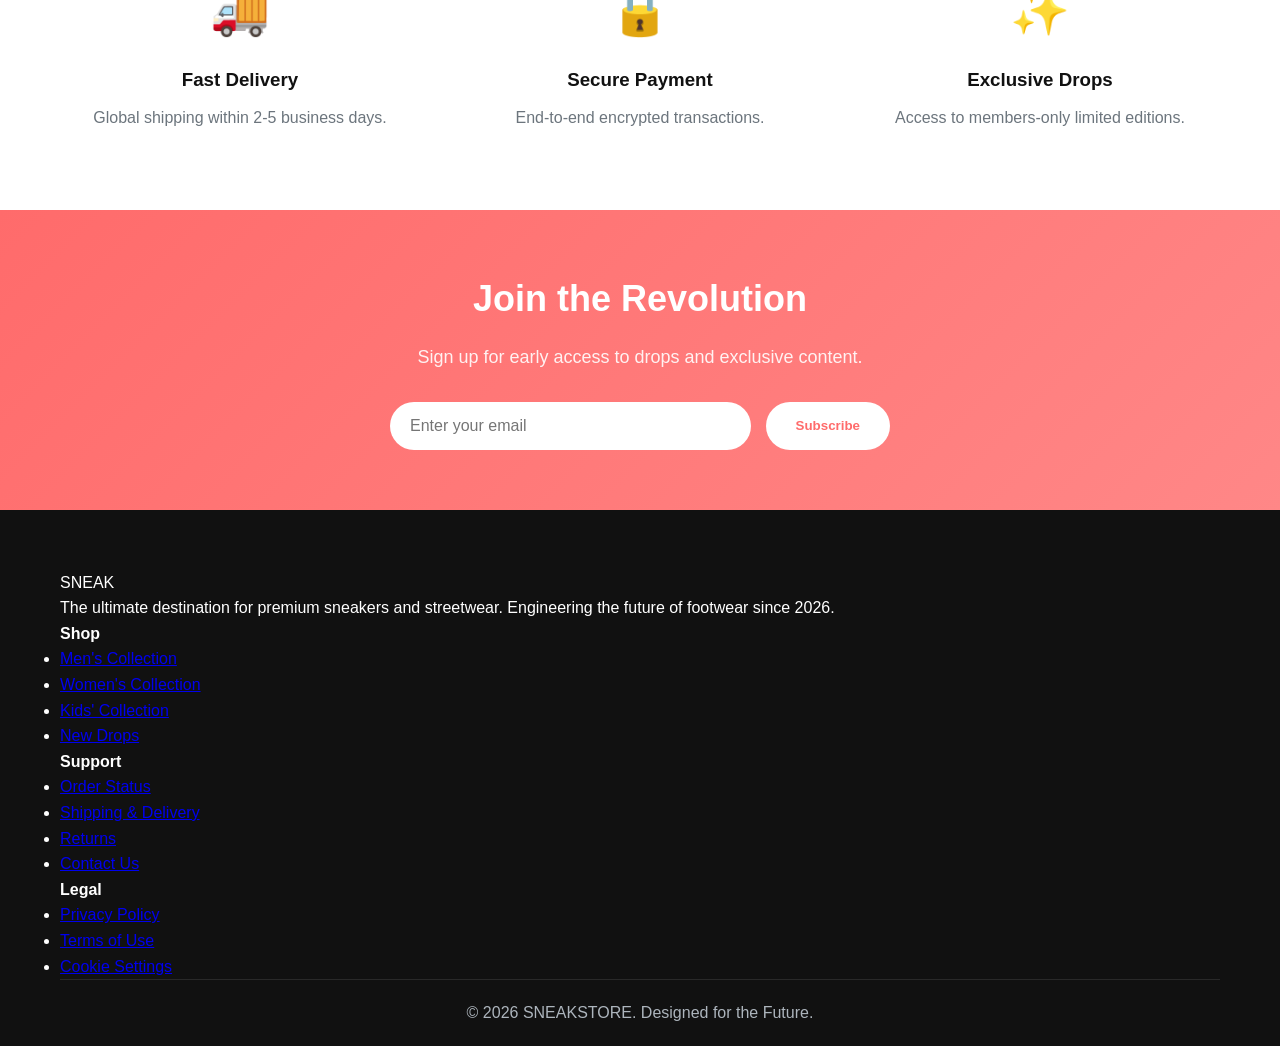
==== commit 8fe876df: "Update index.html" ====
--- a/index.html
+++ b/index.html
@@ -1,21 +1,20 @@
 <!DOCTYPE html>
 <html lang="en">
+
 <head>
     <meta charset="UTF-8">
     <meta name="viewport" content="width=device-width, initial-scale=1.0">
-    <title>SNEAKSTORE - Premium Sneakers & Sportswear</title>
+    <title>SNEAK® | Premium Footwear Experience</title>
+    <meta name="description"
+        content="Discover the most exclusive sneaker collection. Elevate your style with SNEAKSTORE's premium drops.">
     <link rel="stylesheet" href="styles.css">
     <link rel="preconnect" href="https://fonts.googleapis.com">
     <link rel="preconnect" href="https://fonts.gstatic.com" crossorigin>
-    <link href="https://fonts.googleapis.com/css2?family=Bebas+Neue&family=Inter:wght@300;400;500;600;700;800&display=swap" rel="stylesheet">
 </head>
+
 <body>
-    <!-- Announcement Bar -->
-    <div class="announcement-bar">
-        <div class="container">
-            <p>🚚 Free delivery on orders over $100 | 🎁 New members get 15% off</p>
-        </div>
-    </div>
+
+
 
     <!-- Navigation Bar -->
     <nav class="navbar">
@@ -23,32 +22,29 @@
             <div class="nav-container">
                 <div class="nav-left">
                     <div class="logo">
-                        <a href="#home">SNEAKSTORE</a>
+                        <a href="index.html">SNEAK</a>
                     </div>
                 </div>
-                <div class="nav-center">
-                    <div class="nav-links">
-                        <a href="#home" class="active">Home</a>
+                <div class="nav-right">
+                    <div class="nav-links" id="navLinks">
+                        <a href="index.html" class="active">Home</a>
                         <a href="men.html">Men</a>
                         <a href="women.html">Women</a>
                         <a href="kids.html">Kids</a>
                         <a href="new-releases.html">New Releases</a>
                     </div>
-                    <button class="mobile-menu-toggle" onclick="toggleMobileMenu()">☰</button>
-                </div>
-                <div class="nav-right">
-                    <div class="search-container">
-                        <input type="text" class="search-input" id="searchInput" placeholder="Search products...">
+                    <div class="nav-actions">
+                        <div class="search-container">
+                            <input type="text" class="search-input" id="searchInput" placeholder="Search...">
+                        </div>
+                        <button class="btn-icon" id="wishlistBtn" onclick="toggleWishlist()">
+                            ❤️ <span class="badge" id="wishlistBadge">0</span>
+                        </button>
+                        <button class="btn-icon" id="cartBtn" onclick="toggleCart()">
+                            🛒 <span class="badge" id="cartBadge">0</span>
+                        </button>
+                        <button class="mobile-menu-toggle" id="menuToggle" onclick="toggleMobileMenu()">☰</button>
                     </div>
-                    <button class="btn btn-icon" id="wishlistBtn" onclick="toggleWishlist()">
-                        ❤️ <span class="badge" id="wishlistBadge">0</span>
-                    </button>
-                    <button class="btn btn-icon" id="cartBtn" onclick="toggleCart()">
-                        🛒 <span class="badge" id="cartBadge">0</span>
-                    </button>
-                    <button class="btn btn-icon" id="themeToggle" onclick="toggleTheme()">
-                        🌙
-                    </button>
                 </div>
             </div>
         </div>
@@ -56,20 +52,21 @@
 
     <!-- Hero Section -->
     <section class="hero" id="home">
-        <!-- Parallax Background -->
         <div class="parallax-hero" id="parallaxHero">
-            <img src="https://images.unsplash.com/photo-1542291026-7eec264c27ff?w=1920&h=1080&fit=crop" alt="Parallax Sneaker">
-        </div>
-        
+            <img src="https://images.unsplash.com/photo-1542291026-7eec264c27ff?w=1920&q=80" alt="Premium Sneaker Culture">
+        </div>
         <div class="container">
             <div class="hero-content">
                 <div class="hero-text">
                     <h2 class="hero-title">JUST DO IT</h2>
-                    <p class="hero-subtitle">Elevate your game with the latest sneaker technology</p>
-                    <button class="btn btn-primary btn-large" onclick="scrollToProducts()">Shop Now</button>
+                    <p class="hero-subtitle">Elevate your game with the latest sneaker technology and futuristic design.
+                    </p>
+                    <button class="btn btn-primary btn-large"
+                        onclick="document.getElementById('featured').scrollIntoView({behavior:'smooth'})">Shop
+                        Now</button>
                 </div>
                 <div class="hero-image" id="heroImage">
-                    <img src="https://images.unsplash.com/photo-1542291026-7eec264c27ff?w=800&h=600&fit=crop" alt="Hero Sneaker">
+                    <img src="https://images.unsplash.com/photo-1552346154-21d32810aba3?w=1000&q=80" alt="Hero Sneaker">
                 </div>
             </div>
         </div>
@@ -78,144 +75,69 @@
     <!-- Featured Products -->
     <section class="featured-products" id="featured">
         <div class="container">
-            <h2 class="section-title">Featured Products</h2>
-            
-            <!-- Advanced Filters -->
-            <div class="advanced-filters">
-                <div class="filter-group">
-                    <h4>Category</h4>
-                    <div class="filter-options">
-                        <div class="filter-chip" data-filter="running">Running</div>
-                        <div class="filter-chip" data-filter="basketball">Basketball</div>
-                        <div class="filter-chip" data-filter="lifestyle">Lifestyle</div>
-                        <div class="filter-chip" data-filter="training">Training</div>
-                    </div>
-                </div>
-                <div class="filter-group">
-                    <h4>Material</h4>
-                    <div class="filter-options">
-                        <div class="filter-chip" data-filter="leather">Leather</div>
-                        <div class="filter-chip" data-filter="mesh">Mesh</div>
-                        <div class="filter-chip" data-filter="synthetic">Synthetic</div>
-                        <div class="filter-chip" data-filter="canvas">Canvas</div>
-                    </div>
-                </div>
-                <div class="filter-group">
-                    <h4>Technology</h4>
-                    <div class="filter-options">
-                        <div class="filter-chip" data-filter="air-max">Air Max</div>
-                        <div class="filter-chip" data-filter="boost">Boost</div>
-                        <div class="filter-chip" data-filter="react">React</div>
-                        <div class="filter-chip" data-filter="gel">Gel</div>
-                    </div>
-                </div>
-            </div>
-            
+            <h2 class="section-title">New Arrivals</h2>
             <div class="filter-bar">
                 <select id="categoryFilter" class="filter-select">
                     <option value="all">All Categories</option>
                     <option value="running">Running</option>
                     <option value="basketball">Basketball</option>
                     <option value="lifestyle">Lifestyle</option>
-                    <option value="training">Training</option>
                 </select>
                 <select id="genderFilter" class="filter-select">
-                    <option value="all">All Gender</option>
+                    <option value="all">All Genders</option>
                     <option value="men">Men</option>
                     <option value="women">Women</option>
                     <option value="kids">Kids</option>
                 </select>
-                <select id="priceFilter" class="filter-select">
-                    <option value="all">All Prices</option>
-                    <option value="0-100">Under $100</option>
-                    <option value="100-200">$100 - $200</option>
-                    <option value="200-300">$200 - $300</option>
-                    <option value="300+">Over $300</option>
-                </select>
             </div>
             <div class="products-grid" id="productsGrid">
-                <!-- Products will be dynamically loaded here -->
-            </div>
-        </div>
-    </section>
-
-    <!-- Recently Viewed -->
-    <section class="recently-viewed" id="recentlyViewed" style="display: none;">
-        <div class="container">
-            <h2 class="section-title">Recently Viewed</h2>
-            <div class="recently-viewed-grid" id="recentlyViewedGrid">
-                <!-- Recently viewed products will be dynamically loaded here -->
-            </div>
-        </div>
-    </section>
-
-    <!-- Product Categories -->
+                <!-- Loaded via JS -->
+            </div>
+        </div>
+    </section>
+
+    <!-- Categories -->
     <section class="categories">
         <div class="container">
-            <h2 class="section-title">Shop by Category</h2>
+            <h2 class="section-title">Shop by Concept</h2>
+            <p class="section-subtitle"
+                style="text-align: center; color: var(--text-secondary); margin-top: -40px; margin-bottom: 60px;">
+                Curated collections for every lifestyle and activity.</p>
             <div class="categories-grid">
                 <div class="category-card" data-category="men">
-                    <img src= https://images.unsplash.com/photo-1460353581641-37baddab0fa2?w=400&h=300&fit=crop" alt="Men's Shoes">
-                    <h3>Men's Shoes</h3>
-                    <p>Performance meets style</p>
+                    <img src="https://images.unsplash.com/photo-1608231387042-66d1773070a5?w=800&q=80" alt="Men">
+                    <h3>Men</h3>
                 </div>
                 <div class="category-card" data-category="women">
-                    <img src="https://images.unsplash.com/photo-1549298916-b41d501d3772?w=400&h=300&fit=crop" alt="Women's Shoes">
-                    <h3>Women's Shoes</h3>
-                    <p>Elevate your workout</p>
+                    <img src="https://images.unsplash.com/photo-1542291026-7eec264c27ff?w=800&q=80" alt="Women">
+                    <h3>Women</h3>
                 </div>
                 <div class="category-card" data-category="running">
-                    <img src="https://images.unsplash.com/photo-1571019613454-1cb2f99b2d8b?w=400&h=300&fit=crop" alt="Running Shoes">
-                    <h3>Running Shoes</h3>
-                    <p>Unleash your speed</p>
-                </div>
-                <div class="category-card" data-category="training">
-                    <img src="https://images.unsplash.com/photo-1595950653106-6c9ebd614d3a?w=400&h=300&fit=crop" alt="Training Shoes">
-                    <h3>Training Shoes</h3>
-                    <p>Power your performance</p>
-                </div>
-                <div class="category-card" data-category="lifestyle">
-                    <img src="https://images.unsplash.com/photo-1460353581641-37baddab0fa2?w=400&h=300&fit=crop" alt="Lifestyle Sneakers">
-                    <h3>Lifestyle Sneakers</h3>
-                    <p>Street-ready style</p>
-                </div>
-            </div>
-        </div>
-    </section>
-
-    <!-- Trending Sneakers -->
-    <section class="trending">
-        <div class="container">
-            <h2 class="section-title">Trending Now</h2>
-            <div class="trending-slider" id="trendingSlider">
-                <!-- Trending products will be dynamically loaded -->
-            </div>
-        </div>
-    </section>
-
-    <!-- Benefits Section -->
+                    <img src="https://images.unsplash.com/photo-1552346154-21d32810aba3?w=800&q=80" alt="Running">
+                    <h3>Running</h3>
+                </div>
+            </div>
+        </div>
+    </section>
+
+    <!-- Benefits -->
     <section class="benefits">
         <div class="container">
             <div class="benefits-grid">
                 <div class="benefit-card">
                     <div class="benefit-icon">🚚</div>
-                    <h3>Free Delivery</h3>
-                    <p>On orders over $100</p>
-                </div>
-                <div class="benefit-card">
-                    <div class="benefit-icon">🔄</div>
-                    <h3>Easy Returns</h3>
-                    <p>30-day return policy</p>
+                    <h3>Fast Delivery</h3>
+                    <p>Global shipping within 2-5 business days.</p>
                 </div>
                 <div class="benefit-card">
                     <div class="benefit-icon">🔒</div>
                     <h3>Secure Payment</h3>
-                    <p>100% secure checkout</p>
+                    <p>End-to-end encrypted transactions.</p>
                 </div>
                 <div class="benefit-card">
-                    <div class="benefit-icon">⭐</div>
-                    <h3>Premium Quality</h3>
-                    <p>Authentic products only</p>
+                    <div class="benefit-icon">✨</div>
+                    <h3>Exclusive Drops</h3>
+                    <p>Access to members-only limited editions.</p>
                 </div>
             </div>
         </div>
@@ -225,234 +147,98 @@
     <section class="newsletter">
         <div class="container">
             <div class="newsletter-content">
-                <h2>Get the Latest Sneaker Releases</h2>
-                <p>Subscribe to our newsletter for exclusive drops and offers</p>
+                <h2>Join the Revolution</h2>
+                <p>Sign up for early access to drops and exclusive content.</p>
                 <div class="newsletter-form">
                     <input type="email" placeholder="Enter your email" id="newsletterEmail">
-                    <button class="btn btn-primary" onclick="subscribeNewsletter()">Subscribe</button>
-                </div>
-            </div>
-        </div>
-    </section>
-
-    <!-- Footer -->
+                    <button class="btn btn-primary" onclick="alert('Subscribed!')">Subscribe</button>
+                </div>
+            </div>
+        </div>
+    </section>
+
     <footer class="footer">
         <div class="container">
-            <div class="footer-content">
-                <div class="footer-section">
-                    <h3>Products</h3>
-                    <ul>
-                        <li><a href="#">Running</a></li>
-                        <li><a href="#">Basketball</a></li>
-                        <li><a href="#">Lifestyle</a></li>
-                        <li><a href="#">Training</a></li>
+            <div class="footer-grid">
+                <div class="footer-about">
+                    <div class="footer-logo">SNEAK</div>
+                    <p class="footer-desc">The ultimate destination for premium sneakers and streetwear. Engineering the
+                        future of footwear since 2026.</p>
+                </div>
+                <div class="footer-nav">
+                    <h4 class="footer-heading">Shop</h4>
+                    <ul class="footer-links">
+                        <li><a href="men.html">Men's Collection</a></li>
+                        <li><a href="women.html">Women's Collection</a></li>
+                        <li><a href="kids.html">Kids' Collection</a></li>
+                        <li><a href="new-releases.html">New Drops</a></li>
                     </ul>
                 </div>
-                <div class="footer-section">
-                    <h3>Support</h3>
-                    <ul>
-                        <li><a href="#">Help Center</a></li>
+                <div class="footer-nav">
+                    <h4 class="footer-heading">Support</h4>
+                    <ul class="footer-links">
+                        <li><a href="#">Order Status</a></li>
+                        <li><a href="#">Shipping & Delivery</a></li>
                         <li><a href="#">Returns</a></li>
-                        <li><a href="#">Contact</a></li>
-                        <li><a href="#">Shipping Info</a></li>
+                        <li><a href="#">Contact Us</a></li>
                     </ul>
                 </div>
-                <div class="footer-section">
-                    <h3>Company</h3>
-                    <ul>
-                        <li><a href="#">About</a></li>
-                        <li><a href="#">Careers</a></li>
-                        <li><a href="#">Press</a></li>
-                        <li><a href="#">Sustainability</a></li>
+                <div class="footer-nav">
+                    <h4 class="footer-heading">Legal</h4>
+                    <ul class="footer-links">
+                        <li><a href="#">Privacy Policy</a></li>
+                        <li><a href="#">Terms of Use</a></li>
+                        <li><a href="#">Cookie Settings</a></li>
                     </ul>
                 </div>
-                <div class="footer-section">
-                    <h3>Follow Us</h3>
-                    <div class="social-icons">
-                        <a href="#">📘</a>
-                        <a href="#">📷</a>
-                        <a href="#">🐦</a>
-                        <a href="#">📺</a>
-                    </div>
-                </div>
             </div>
             <div class="footer-bottom">
-                <p>&copy; 2026 SNEAKSTORE. All rights reserved.</p>
+                <p>&copy; 2026 SNEAKSTORE. Designed for the Future.</p>
             </div>
         </div>
     </footer>
 
-    <!-- Cart Sidebar -->
+    <!-- Modals & Sidebars -->
     <div class="cart-sidebar" id="cartSidebar">
-        <div class="cart-header">
-            <h3>Shopping Cart</h3>
+        <div class="sidebar-header">
+            <h3>Cart</h3>
             <button class="close-btn" onclick="toggleCart()">×</button>
         </div>
-        <div class="cart-items" id="cartItems">
-            <!-- Cart items will be dynamically loaded -->
-        </div>
+        <div class="cart-items" id="cartItems"></div>
         <div class="cart-footer">
-            <div class="cart-total">
-                <span>Total: <span id="cartTotal">$0.00</span></span>
-            </div>
-            <button class="btn btn-primary btn-large" onclick="checkout()">Checkout</button>
+            <div class="cart-total">Total: <span id="cartTotal">$0.00</span></div>
+            <button class="btn btn-primary btn-large" style="width:100%"
+                onclick="alert('Proceeding to checkout...')">Checkout</button>
         </div>
     </div>
 
-    <!-- Wishlist Sidebar -->
     <div class="wishlist-sidebar" id="wishlistSidebar">
-        <div class="wishlist-header">
-            <h3>My Wishlist</h3>
+        <div class="sidebar-header">
+            <h3>Wishlist</h3>
             <button class="close-btn" onclick="toggleWishlist()">×</button>
         </div>
-        <div class="wishlist-items" id="wishlistItems">
-            <!-- Wishlist items will be dynamically loaded -->
-        </div>
+        <div class="wishlist-items" id="wishlistItems"></div>
     </div>
 
-    <!-- Quick View Modal -->
-    <div class="quick-view-modal" id="quickViewModal">
-        <div class="quick-view-content">
-            <button class="close-btn" onclick="closeQuickView()">×</button>
-            <div class="quick-view-image">
-                <img id="quickViewImage" src="" alt="Product">
-            </div>
-            <div class="quick-view-info">
-                <h2 id="quickViewName"></h2>
-                <div class="quick-view-rating" id="quickViewRating"></div>
-                <div class="quick-view-price" id="quickViewPrice"></div>
-                <div class="size-recommendation" id="sizeRecommendation">
-                    <h4>Recommended Size</h4>
-                    <div class="recommended-size" id="recommendedSize">10</div>
-                    <div class="size-confidence">Based on your preferences</div>
-                </div>
-                <div class="size-selector">
-                    <label>Select Size:</label>
-                    <div class="size-options" id="quickViewSizeOptions">
-                        <!-- Size options will be loaded dynamically -->
-                    </div>
-                </div>
-                <div class="quantity-selector">
-                    <label>Quantity:</label>
-                    <div class="quantity-controls">
-                        <button onclick="decreaseQuickViewQuantity()">-</button>
-                        <input type="number" id="quickViewQuantity" value="1" min="1" max="10">
-                        <button onclick="increaseQuickViewQuantity()">+</button>
-                    </div>
-                </div>
-                <div class="quick-view-actions">
-                    <button class="btn btn-primary btn-large" onclick="addToCartFromQuickView()">Add to Cart</button>
-                    <button class="btn btn-outline" onclick="toggleQuickViewWishlist()">
-                        <span id="quickViewWishlistIcon">❤️</span> Add to Wishlist
-                    </button>
-                </div>
-                <div class="social-share">
-                    <span>Share:</span>
-                    <button class="share-btn" onclick="shareProduct('facebook')">📘</button>
-                    <button class="share-btn" onclick="shareProduct('twitter')">🐦</button>
-                    <button class="share-btn" onclick="shareProduct('pinterest')">📌</button>
-                    <button class="share-btn" onclick="shareProduct('whatsapp')">💬</button>
-                </div>
-                <div class="video-gallery">
-                    <h4>Product Videos</h4>
-                    <div class="video-thumbnail" onclick="playProductVideo()">
-                        <img src="https://images.unsplash.com/photo-1542291026-7eec264c27ff?w=400&h=200&fit=crop" alt="Product Video">
-                        <div class="video-play-btn">▶️</div>
-                    </div>
-                </div>
-            </div>
-        </div>
-    </div>
-
-    <!-- Product Modal -->
     <div class="product-modal" id="productModal">
         <div class="modal-content">
             <button class="close-btn" onclick="closeProductModal()">×</button>
-            <div class="product-detail">
+            <div class="product-detail" style="display:grid;grid-template-columns:1fr 1fr;gap:40px">
                 <div class="product-gallery">
-                    <img id="modalMainImage" src="" alt="Product">
-                    <div class="thumbnail-grid" id="thumbnailGrid">
-                        <!-- Thumbnails will be loaded dynamically -->
-                    </div>
+                    <img id="modalMainImage" src="" alt="">
+                    <div class="thumbnail-grid" id="thumbnailGrid"></div>
                 </div>
                 <div class="product-info">
                     <h2 id="modalProductName"></h2>
-                    <p id="modalProductCategory"></p>
-                    <div class="product-rating" id="modalProductRating"></div>
-                    <div class="price" id="modalProductPrice"></div>
-                    <div class="size-recommendation" id="modalSizeRecommendation">
-                        <h4>Recommended Size</h4>
-                        <div class="recommended-size" id="modalRecommendedSize">10</div>
-                        <div class="size-confidence">Based on your preferences</div>
-                    </div>
-                    <div class="size-selector">
-                        <label>Select Size:</label>
-                        <div class="size-options" id="sizeOptions">
-                            <!-- Size options will be loaded dynamically -->
-                        </div>
-                    </div>
-                    <div class="quantity-selector">
-                        <label>Quantity:</label>
-                        <div class="quantity-controls">
-                            <button onclick="decreaseQuantity()">-</button>
-                            <input type="number" id="modalQuantity" value="1" min="1" max="10">
-                            <button onclick="increaseQuantity()">+</button>
-                        </div>
-                    </div>
-                    <div class="product-actions">
-                        <button class="btn btn-primary btn-large" onclick="addToCartFromModal()">Add to Cart</button>
-                        <button class="btn btn-outline" onclick="toggleWishlistModal()">
-                            <span id="modalWishlistIcon">❤️</span> Add to Wishlist
-                        </button>
-                    </div>
-                    <div class="social-share">
-                        <span>Share:</span>
-                        <button class="share-btn" onclick="shareProduct('facebook')">📘</button>
-                        <button class="share-btn" onclick="shareProduct('twitter')">🐦</button>
-                        <button class="share-btn" onclick="shareProduct('pinterest')">📌</button>
-                        <button class="share-btn" onclick="shareProduct('whatsapp')">💬</button>
-                    </div>
-                    <div class="video-gallery">
-                        <h4>Product Videos</h4>
-                        <div class="video-thumbnail" onclick="playProductVideo()">
-                            <img src="https://images.unsplash.com/photo-1542291026-7eec264c27ff?w=400&h=200&fit=crop" alt="Product Video">
-                            <div class="video-play-btn">▶️</div>
-                        </div>
-                    </div>
-                    <div class="product-description">
-                        <h4>Product Details</h4>
-                        <p id="modalProductDescription"></p>
-                    </div>
-                    <!-- Reviews Section -->
-                    <div class="reviews-section">
-                        <div class="reviews-header">
-                            <div class="reviews-summary">
-                                <div class="average-rating" id="averageRating">4.5</div>
-                                <div>
-                                    <div class="stars" id="averageStars"></div>
-                                    <div class="total-reviews" id="totalReviews">128 reviews</div>
-                                </div>
-                            </div>
-                            <button class="write-review-btn" onclick="writeReview()">Write a Review</button>
-                        </div>
-                        <div class="reviews-list" id="reviewsList">
-                            <!-- Reviews will be dynamically loaded -->
-                        </div>
-                    </div>
+                    <div class="product-price" id="modalProductPrice"></div>
+                    <p id="modalProductDescription" style="color:var(--text-secondary);margin-bottom:20px"></p>
+                    <button class="btn btn-primary btn-large" onclick="addToCartFromModal()">Add to Cart</button>
                 </div>
             </div>
         </div>
     </div>
 
     <script src="script.js"></script>
-    <script>
-        // Initialize search functionality for index.html
-        document.addEventListener('DOMContentLoaded', function() {
-            const searchInput = document.getElementById('searchInput');
-            if (searchInput) {
-                searchInput.addEventListener('input', handleSearch);
-            }
-        });
-    </script>
 </body>
+
 </html>
